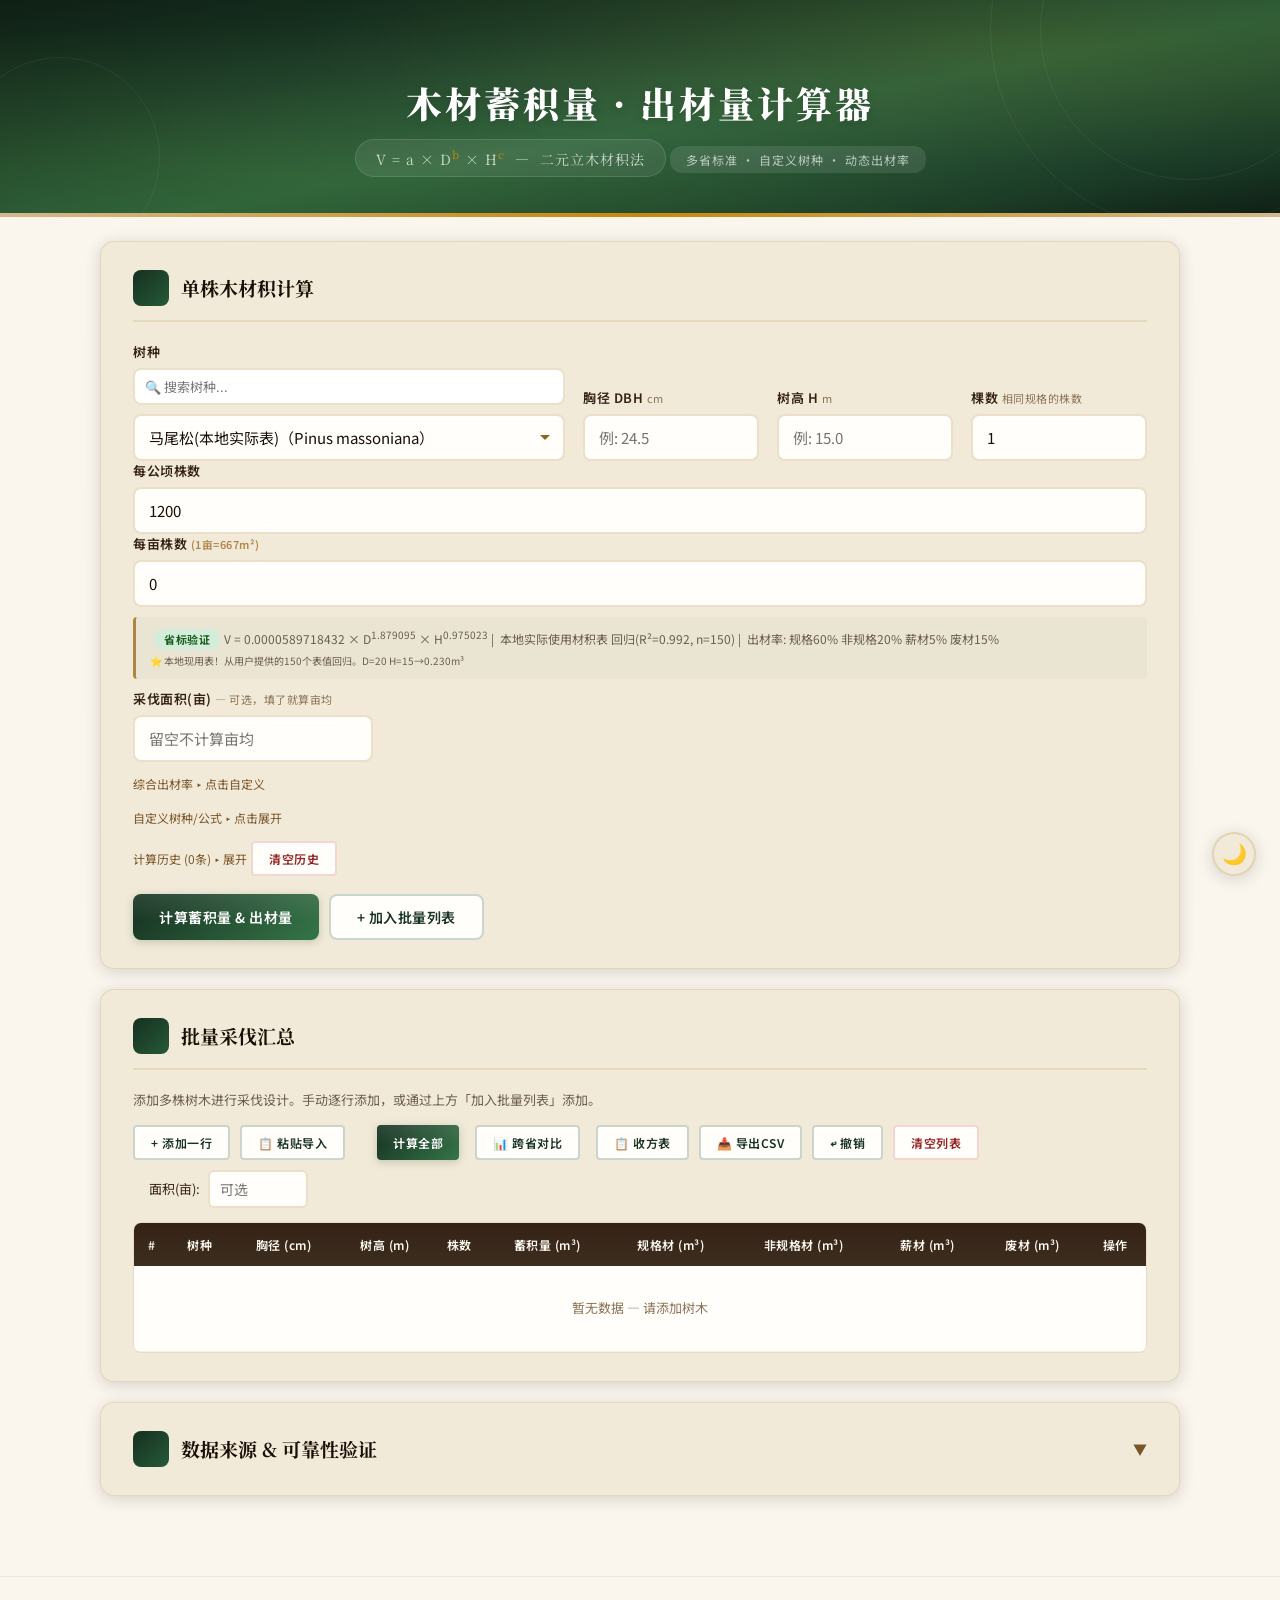
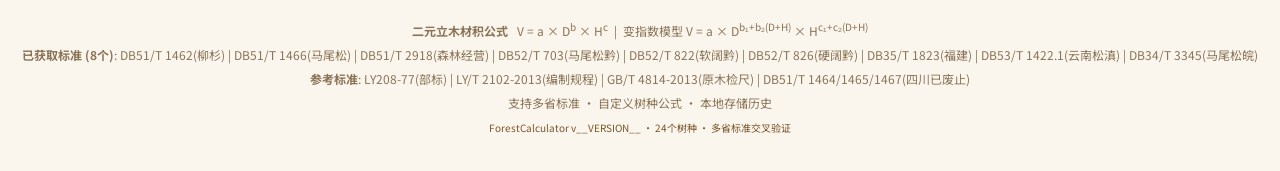
==== src/index.html @ f374eb0f "v1.5.3: 批量计算支持自定义出材率 + build.py版本令牌 + 移除死代码" ====
<!DOCTYPE html>
<html lang="zh-CN">
<head>
<meta charset="UTF-8">
<meta name="viewport" content="width=device-width, initial-scale=1.0">
<title>木材蓄积量与出材量计算器</title>
<link rel="preconnect" href="https://fonts.googleapis.com">
<link rel="preconnect" href="https://fonts.gstatic.com" crossorigin>
<link href="https://fonts.googleapis.com/css2?family=Noto+Serif+SC:wght@400;600;700;900&family=Noto+Sans+SC:wght@300;400;500;700&display=swap" rel="stylesheet">
<link rel="stylesheet" href="css/style.css">
</head>
<body>

<!-- Hero -->
<header class="hero">
  <div class="ring-decoration ring-1"></div>
  <div class="ring-decoration ring-2"></div>
  <div class="ring-decoration ring-3"></div>
  <div class="hero-content">
    <div class="logo-icon"></div>
    <h1>木材蓄积量 · 出材量计算器</h1>
    <div class="formula-display">V = a × D<sup>b</sup> × H<sup>c</sup> &nbsp;—&nbsp; 二元立木材积法</div>
    <div class="location-tag">多省标准 · 自定义树种 · 动态出材率</div>
  </div>
</header>

<div class="container">

<!-- ====== 单株计算 ====== -->
<div class="card" id="singleCard">
  <div class="card-header">
    <div class="icon"></div>
    <h2>单株木材积计算</h2>
  </div>

  <div class="calc-grid cols-4">
    <div class="form-group">
      <label>树种</label>
      <input type="text" id="speciesSearch" placeholder="🔍 搜索树种..." style="margin-bottom:4px;padding:7px 10px;border:2px solid rgba(196,165,110,0.35);border-radius:var(--radius);font-size:13px;font-family:inherit;width:100%;">
      <select id="speciesSelect" onchange="ForestCalc.onSpeciesChange()"></select>
    </div>
    <div class="form-group">
      <label>胸径 DBH <span class="hint">cm</span></label>
      <input type="number" id="dbhInput" placeholder="例: 24.5" step="0.1" min="1" max="300">
    </div>
    <div class="form-group">
      <label>树高 H <span class="hint">m</span></label>
      <input type="number" id="heightInput" placeholder="例: 15.0" step="0.1" min="1" max="100">
    </div>
    <div class="form-group">
      <label>棵数 <span class="hint">相同规格的株数</span></label>
      <input type="number" id="countInput" placeholder="1" value="1" step="1" min="1" max="99999">
    </div>
  </div>

  <div class="form-row">
    <div class="form-group">
      <label for="density">每公顷株数</label>
      <input type="number" id="density" placeholder="例如 1200" min="1" max="10000" value="1200" step="50" />
    </div>
  </div>

  <div class="form-row">
    <div class="form-group">
      <label for="densityMu">每亩株数 <small style="color:var(--wood);">(1亩=667m²)</small></label>
      <input type="number" id="densityMu" placeholder="例如 80" min="1" max="1000" value="0" step="5" />
    </div>
  </div>

  <div class="species-bar" id="speciesBar"></div>

  <div class="area-row">
    <div class="form-group area-group">
      <label>采伐面积(亩) <span class="hint">— 可选，填了就算亩均</span></label>
      <input type="number" id="areaInput" placeholder="留空不计算亩均" step="0.1" min="0.1" max="99999">
    </div>
  </div>

  <div class="yield-row" id="yieldCustom">
    <span class="yield-toggle" onclick="ForestCalc.toggleYield()">综合出材率 ▸ 点击自定义</span>
    <div class="yield-fields" id="yieldFields" style="display:none;">
      <div class="yield-inputs">
        <label>综合出材率 <input type="number" id="yTotal" placeholder="如 0.6" step="0.01" min="0" max="1" style="width:100px;"></label>
        <span style="font-size:11px;color:#8b7355;align-self:center;">填一个数即可，如 0.6 = 60%。自动按默认比例分配规格/非规格/薪材/废材</span>
      </div>
    </div>
  </div>

  <div class="yield-row">
    <span class="yield-toggle" onclick="ForestCalc.toggleCustom()">自定义树种/公式 ▸ 点击展开</span>
    <div class="yield-fields" id="customFields" style="display:none;">
      <div class="yield-inputs">
        <label>树种名称 <input type="text" id="cName" placeholder="如：自定柳杉" style="width:140px;"></label>
        <label>a <input type="number" id="cA" placeholder="a" step="0.000000000001" style="width:130px;"></label>
        <label>b <input type="number" id="cB" placeholder="b" step="0.000001"></label>
        <label>c <input type="number" id="cC" placeholder="c" step="0.000001"></label>
        <button class="btn btn-sm btn-outline" onclick="ForestCalc.saveCustom()" style="align-self:flex-end;">保存此公式</button>
      </div>
      <span style="font-size:11px;color:#8b7355;">公式 V = a × D<sup>b</sup> × H<sup>c</sup>。填 a,b,c 后优先使用。可保存到浏览器，下次使用。</span>
    </div>
  </div>

  <!-- 保存的自定义树种 -->
  <div class="yield-row" id="savedCustoms" style="display:none;">
    <span style="font-size:12px;color:var(--bark);font-weight:600;">已保存的自定义：</span>
    <span id="savedList" style="font-size:12px;"></span>
  </div>

  <!-- 计算历史 -->
  <div class="yield-row">
    <span class="yield-toggle" onclick="ForestCalc.toggleHistory()">计算历史 (<span id="histCount">0</span>条) ▸ 展开</span>
    <div id="histPanel" style="display:none;margin-top:8px;max-height:200px;overflow-y:auto;font-size:12px;"></div>
    <button class="btn btn-sm btn-danger" onclick="ForestCalc.clearHistoryUI()" style="margin-top:4px;">清空历史</button>
  </div>

  <div class="btn-row">
    <button class="btn btn-primary" onclick="ForestCalc.calcSingle()">计算蓄积量 & 出材量</button>
    <button class="btn btn-outline" onclick="ForestCalc.addToBatch()">+ 加入批量列表</button>
  </div>

  <div class="result-panel" id="singleResult"></div>
  <button class="btn btn-outline btn-sm" id="btnClearSingle" style="display:none;" onclick="ForestCalc.clearSingle()">✕ 清除结果</button>
</div>

<!-- ====== 批量计算 ====== -->
<div class="card" id="batchCard">
  <div class="card-header">
    <div class="icon"></div>
    <h2>批量采伐汇总</h2>
  </div>
  <p style="font-size:13px;color:#6b5d4f;margin-bottom:14px;">
    添加多株树木进行采伐设计。手动逐行添加，或通过上方「加入批量列表」添加。
  </p>
  <div class="toolbar">
    <button class="btn btn-outline btn-sm" onclick="ForestCalc.addRow()">+ 添加一行</button>
    <button class="btn btn-outline btn-sm" onclick="ForestCalc.toggleCSVImport()">📋 粘贴导入</button>
    <span id="batchRowCount" style="color:var(--wood);font-size:13px;margin-left:12px;"></span>
    <button class="btn btn-primary btn-sm" id="btnBatchCalc" onclick="ForestCalc.calcBatch()">计算全部</button>
    <button class="btn btn-outline btn-sm" id="btnCompare" style="margin-left:6px;" onclick="ForestCalc.showCompare()">📊 跨省对比</button>
    <button id="btnYieldTable" class="btn btn-outline btn-sm" style="margin-left:6px;" onclick="ForestCalc.showYieldTable()">📋 收方表</button>
    <button class="btn btn-outline btn-sm" onclick="ForestCalc.exportBatchCSV()">📥 导出CSV</button>
    <button class="btn btn-outline btn-sm" id="btnUndo" onclick="ForestCalc.undoBatch()" disabled>↩ 撤销</button>
    <button class="btn btn-danger btn-sm" onclick="ForestCalc.clearBatch()">清空列表</button>
    <span style="margin-left:16px;display:flex;align-items:center;gap:8px;">
      <label style="font-size:13px;color:var(--bark);white-space:nowrap;">面积(亩):</label>
      <input type="number" id="batchAreaInput" placeholder="可选" step="0.1" min="0.1" style="width:100px;padding:7px 10px;border:2px solid rgba(196,165,110,0.35);border-radius:6px;font-size:14px;font-family:inherit;">
    </span>
  </div>

  <!-- 收方表参数面板 -->
  <div id="yieldTableOptions" style="display:none;padding:12px 16px;background:rgba(196,165,110,0.05);border:1px solid rgba(196,165,110,0.15);border-radius:8px;margin-top:10px;">
    <div style="display:flex;align-items:center;gap:8px;flex-wrap:wrap;">
      <label style="font-size:13px;color:var(--bark);white-space:nowrap;">D范围:</label>
      <input type="number" id="dMinYield" value="6" min="6" max="80" step="1" style="width:58px;padding:5px 6px;border:2px solid rgba(196,165,110,0.35);border-radius:4px;font-size:13px;text-align:center;">
      <span style="font-size:13px;color:var(--bark);">~</span>
      <input type="number" id="dMaxYield" value="40" min="6" max="80" step="1" style="width:58px;padding:5px 6px;border:2px solid rgba(196,165,110,0.35);border-radius:4px;font-size:13px;text-align:center;">
      <span style="font-size:13px;color:var(--bark);">cm</span>
      <label style="font-size:13px;color:var(--bark);white-space:nowrap;margin-left:8px;">步长:</label>
      <input type="number" id="stepYield" value="2" min="1" max="10" step="1" style="width:48px;padding:5px 6px;border:2px solid rgba(196,165,110,0.35);border-radius:4px;font-size:13px;text-align:center;">
      <span style="font-size:13px;color:var(--bark);">cm</span>
      <button class="btn btn-primary btn-sm" onclick="ForestCalc.showYieldTable()" style="margin-left:8px;">生成收方表</button>
    </div>
  </div>

  <!-- CSV 粘贴导入面板 -->
  <div id="csvImportPanel" style="display:none;padding:14px 16px;background:rgba(196,165,110,0.05);border:1px solid rgba(196,165,110,0.15);border-radius:8px;margin-top:10px;">
    <p style="font-size:12px;color:var(--wood-dark);margin-bottom:8px;">粘贴 CSV 数据（格式：胸径,树高,株数 或 胸径,树高），每行一条记录。以 # 开头的行为注释。</p>
    <textarea id="csvTextarea" rows="6" style="width:100%;padding:10px;border:2px solid rgba(196,165,110,0.35);border-radius:6px;font-size:13px;font-family:monospace;resize:vertical;"></textarea>
    <div style="margin-top:8px;display:flex;gap:8px;">
      <button class="btn btn-primary btn-sm" onclick="ForestCalc.importCSV()">解析导入</button>
      <button class="btn btn-outline btn-sm" onclick="document.getElementById('csvImportPanel').style.display='none'">取消</button>
    </div>
  </div>

  <div class="table-wrap">
    <table>
      <thead>
        <tr>
          <th>#</th><th>树种</th><th>胸径 (cm)</th><th>树高 (m)</th>
          <th style="width:52px;">株数</th>
          <th>蓄积量 (m³)</th><th>规格材 (m³)</th><th>非规格材 (m³)</th>
          <th>薪材 (m³)</th><th>废材 (m³)</th><th>操作</th>
        </tr>
      </thead>
      <tbody id="batchBody">
        <tr><td colspan="11" style="padding:32px;color:#8b7355;">暂无数据 — 请添加树木</td></tr>
      </tbody>
      <tbody id="batchSummary" style="display:none;"></tbody>
    </table>
  </div>
  <div id="comparePanel"></div>
  <div id="yieldTablePanel"></div>
</div>

<!-- ====== 数据来源 ====== -->
<div class="card">
  <div class="collapsible-header" id="dataHeader" onclick="ForestCalc.toggleData(this)">
    <div class="card-header" style="border:none;margin:0;padding:0;">
      <div class="icon"></div>
      <h2>数据来源 & 可靠性验证</h2>
    </div>
    <span class="arrow">▼</span>
  </div>
  <div class="collapsible-content" id="dataPanel"></div>
</div>

</div>

<footer class="footer">
  <span class="tree-divider">   </span>
  <strong>二元立木材积公式</strong> &nbsp; V = a × D<sup>b</sup> × H<sup>c</sup> &nbsp;|&nbsp; 变指数模型 V = a × D<sup>b₁+b₂(D+H)</sup> × H<sup>c₁+c₂(D+H)</sup><br>
  <strong>已获取标准 (8个)</strong>: DB51/T 1462(柳杉) | DB51/T 1466(马尾松) | DB51/T 2918(森林经营) | DB52/T 703(马尾松黔) | DB52/T 822(软阔黔) | DB52/T 826(硬阔黔) | DB35/T 1823(福建) | DB53/T 1422.1(云南松滇) | DB34/T 3345(马尾松皖)<br>
  <strong>参考标准</strong>: LY208-77(部标) | LY/T 2102-2013(编制规程) | GB/T 4814-2013(原木检尺) | DB51/T 1464/1465/1467(四川已废止)<br>
  支持多省标准 · 自定义树种公式 · 本地存储历史
<br><small style="color:var(--wood-dark);">ForestCalculator v__VERSION__ · 24个树种 · 多省标准交叉验证</small>
</footer>

<!-- JS 依赖顺序: species-db → storage → calculator → ui → app -->
<script src="js/species-db.js"></script>
<script src="js/storage.js"></script>
<script src="js/calculator.js"></script>
<script src="js/ui.js"></script>
<script src="js/app.js"></script>

<button class="theme-toggle" id="themeToggle" title="切换暗色/亮色主题" onclick="ForestCalc.toggleTheme()">🌙</button>

<!-- Toast 通知容器 -->
<div id="toastContainer"></div>

<!-- Confirm 模态框 -->
<div class="confirm-overlay" id="confirmOverlay" style="display:none;">
  <div class="confirm-dialog">
    <div class="confirm-body" id="confirmMessage"></div>
    <div class="confirm-actions">
      <button class="btn btn-outline btn-sm" id="confirmNo">取消</button>
      <button class="btn btn-primary btn-sm" id="confirmYes">确定</button>
    </div>
  </div>
</div>

</body>
</html>
---- src/css/style.css ----
/* ========== 木材蓄积量与出材量计算器 — 全部样式 ========== */

:root {
  --cream: #faf6ee;
  --parchment: #f2ead8;
  --wood-light: #d4b88c;
  --wood: #b08548;
  --wood-dark: #7a5528;
  --bark: #342215;
  --bark-deep: #1a0f06;
  --pine: #163020;
  --pine-light: #265a38;
  --moss: #3d5a2e;
  --leaf: #4e7a35;
  --amber: #c8880a;
  --gold: #e0a410;
  --sunset: #b8621e;
  --danger: #941e1e;
  --info: #1e4a6a;
  --radius-sm: 4px;
  --radius: 8px;
  --radius-lg: 14px;
  --shadow-sm: 0 1px 4px rgba(26,15,6,0.12);
  --shadow: 0 3px 16px rgba(26,15,6,0.16);
  --shadow-lg: 0 8px 36px rgba(26,15,6,0.2);
}

/* Dark mode variables */
body.dark {
  --cream: #1a1a1a;
  --parchment: #252525;
  --wood-light: #5a3d28;
  --wood: #8b6914;
  --wood-dark: #a07828;
  --bark: #ddd8d0;
  --bark-deep: #f0ece5;
  --pine: #2d8a4e;
  --pine-light: #3da060;
  --moss: #4a7a3a;
  --leaf: #5e9a45;
}

body.dark select,
body.dark input[type="number"] {
  background: #2a2a2a;
  color: #ddd8d0;
  border-color: rgba(196,165,110,0.2);
}

body.dark .card {
  border-color: rgba(196,165,110,0.15);
}

body.dark .species-bar {
  background: rgba(45,138,78,0.08);
}

body.dark .btn-outline {
  background: #2a2a2a;
}

body.dark .btn-danger {
  background: #2a2a2a;
}

/* Theme toggle button */
.theme-toggle {
  position: fixed;
  bottom: 24px;
  right: 24px;
  z-index: 100;
  width: 44px;
  height: 44px;
  border-radius: 50%;
  border: 2px solid rgba(196,165,110,0.35);
  background: var(--parchment);
  color: var(--bark);
  cursor: pointer;
  font-size: 20px;
  line-height: 40px;
  text-align: center;
  box-shadow: var(--shadow);
  transition: all 0.3s;
  user-select: none;
}
.theme-toggle:hover {
  transform: scale(1.1);
  box-shadow: var(--shadow-lg);
}

* { margin: 0; padding: 0; box-sizing: border-box; }

body {
  background: var(--cream);
  color: var(--bark);
  font-family: "Noto Sans SC", "Microsoft YaHei", sans-serif;
  line-height: 1.6;
  min-height: 100vh;
  position: relative;
}

/* Subtle wood-grain texture overlay */
body::before {
  content: '';
  position: fixed;
  inset: 0;
  pointer-events: none;
  z-index: 0;
  opacity: 0.03;
  background:
    repeating-linear-gradient(2deg, transparent, transparent 3px, rgba(139,105,20,0.1) 3px, rgba(139,105,20,0.1) 4px),
    repeating-linear-gradient(87deg, transparent, transparent 7px, rgba(74,55,40,0.06) 7px, rgba(74,55,40,0.06) 8px);
}

/* Hero header */
.hero {
  position: relative;
  z-index: 1;
  background: linear-gradient(170deg, #0f1f14 0%, #1a3a26 30%, #265a38 55%, #1a3a26 85%, #0f1f14 100%);
  color: #fff;
  padding: 48px 0 40px;
  text-align: center;
  overflow: hidden;
}
.hero::before {
  content: '';
  position: absolute;
  inset: 0;
  background:
    radial-gradient(ellipse at 20% 80%, rgba(124,179,66,0.15) 0%, transparent 60%),
    radial-gradient(ellipse at 80% 20%, rgba(230,168,23,0.1) 0%, transparent 50%),
    radial-gradient(ellipse at 50% 50%, rgba(255,255,255,0.03) 0%, transparent 70%);
}
.hero::after {
  content: '';
  position: absolute;
  bottom: 0;
  left: 0;
  right: 0;
  height: 4px;
  background: linear-gradient(90deg, var(--wood-light), var(--amber), var(--wood-light));
}
.hero-content { position: relative; z-index: 1; }

/* Tree ring decorative element */
.ring-decoration {
  position: absolute;
  border-radius: 50%;
  border: 1px solid rgba(255,255,255,0.06);
  pointer-events: none;
}
.ring-1 { width: 300px; height: 300px; top: -120px; right: -60px; }
.ring-2 { width: 400px; height: 400px; top: -170px; right: -110px; }
.ring-3 { width: 200px; height: 200px; bottom: -40px; left: -40px; }

.logo-icon {
  display: inline-block;
  font-size: 48px;
  margin-bottom: 4px;
  filter: drop-shadow(0 2px 4px rgba(0,0,0,0.2));
}
.hero h1 {
  font-family: "Noto Serif SC", "SimSun", serif;
  font-size: 36px;
  font-weight: 900;
  letter-spacing: 3px;
  text-shadow: 0 2px 8px rgba(0,0,0,0.15);
}
.hero .formula-display {
  display: inline-block;
  background: rgba(255,255,255,0.08);
  border: 1px solid rgba(255,255,255,0.12);
  border-radius: 20px;
  padding: 6px 20px;
  font-family: "Noto Serif SC", serif;
  font-size: 14px;
  letter-spacing: 1px;
  margin-top: 8px;
  color: rgba(255,255,255,0.75);
}
.hero .formula-display sup { font-size: 11px; color: var(--amber); }
.hero .location-tag {
  display: inline-block;
  background: rgba(255,255,255,0.1);
  border-radius: 12px;
  padding: 4px 16px;
  font-size: 12px;
  margin-top: 8px;
  letter-spacing: 1px;
  color: rgba(255,255,255,0.65);
}

.container {
  max-width: 1120px;
  margin: 0 auto;
  padding: 24px 20px 40px;
  position: relative;
  z-index: 1;
}

/* Cards */
.card {
  background: var(--parchment);
  border: 1px solid rgba(196,165,110,0.3);
  border-radius: var(--radius-lg);
  padding: 28px 32px;
  margin-bottom: 20px;
  box-shadow: var(--shadow);
  position: relative;
  transition: box-shadow 0.3s;
}
.card:hover { box-shadow: var(--shadow-lg); }

.card-header {
  display: flex;
  align-items: center;
  gap: 12px;
  margin-bottom: 20px;
  padding-bottom: 14px;
  border-bottom: 2px solid rgba(196,165,110,0.25);
}
.card-header .icon {
  width: 36px; height: 36px;
  background: linear-gradient(135deg, var(--pine), var(--pine-light));
  border-radius: 8px;
  display: flex; align-items: center; justify-content: center;
  font-size: 18px;
}
.card-header h2 {
  font-family: "Noto Serif SC", serif;
  font-size: 19px;
  color: var(--bark-deep);
  font-weight: 700;
}

/* Form grid */
.calc-grid {
  display: grid;
  grid-template-columns: 1fr 1fr 1fr;
  gap: 18px;
  align-items: end;
}
.calc-grid.cols-4 { grid-template-columns: 1fr 1fr 1fr 1fr; }
@media (max-width: 900px) { .calc-grid.cols-4 { grid-template-columns: 1fr 1fr; } }
@media (max-width: 700px) { .calc-grid { grid-template-columns: 1fr 1fr; } }
@media (max-width: 450px) { .calc-grid, .calc-grid.cols-4 { grid-template-columns: 1fr; } }

.area-row { margin-top: 10px; }
.area-group { max-width: 240px; }

.yield-row { margin-top: 8px; }
.yield-toggle { font-size: 12px; color: var(--wood-dark); cursor: pointer; user-select: none; }
.yield-toggle:hover { color: var(--pine); }
.yield-fields { margin-top: 8px; padding: 12px; background: rgba(196,165,110,0.06); border-radius: var(--radius-sm); }
.yield-inputs { display: flex; gap: 12px; flex-wrap: wrap; }
.yield-inputs label { font-size: 13px; color: var(--bark); font-weight: 500; }
.yield-inputs input { width: 80px; padding: 6px 8px; border: 2px solid rgba(196,165,110,0.35); border-radius: 4px; font-size: 13px; font-family: inherit; text-align: center; }

.form-group { display: flex; flex-direction: column; gap: 5px; }
.form-group label {
  font-size: 13px;
  font-weight: 600;
  color: var(--bark);
  letter-spacing: 0.5px;
}
.form-group label .hint {
  font-weight: 400;
  color: #8b7355;
  font-size: 11px;
}
select, input[type="number"] {
  padding: 11px 14px;
  border: 2px solid rgba(196,165,110,0.35);
  border-radius: var(--radius);
  font-size: 15px;
  font-family: inherit;
  background: #fffefb;
  color: var(--bark-deep);
  transition: all 0.2s;
  outline: none;
}
select:focus, input:focus {
  border-color: var(--pine);
  box-shadow: 0 0 0 4px rgba(45,90,63,0.08);
}
select {
  cursor: pointer;
  appearance: none;
  background-image: url("data:image/svg+xml,%3Csvg xmlns='http://www.w3.org/2000/svg' width='12' height='12' viewBox='0 0 12 12'%3E%3Cpath d='M6 8L1 3h10z' fill='%238b6914'/%3E%3C/svg%3E");
  background-repeat: no-repeat;
  background-position: right 12px center;
  padding-right: 36px;
}

/* Buttons */
.btn-row { display: flex; gap: 10px; margin-top: 18px; flex-wrap: wrap; }

.btn {
  padding: 11px 26px;
  font-size: 14px;
  font-weight: 600;
  border: none;
  border-radius: var(--radius);
  cursor: pointer;
  font-family: inherit;
  letter-spacing: 0.5px;
  transition: all 0.25s;
  position: relative;
  overflow: hidden;
}
.btn::after {
  content: '';
  position: absolute;
  inset: 0;
  background: linear-gradient(180deg, rgba(255,255,255,0.1) 0%, transparent 60%);
  pointer-events: none;
}
.btn-primary {
  background: linear-gradient(135deg, var(--pine), #357548);
  color: #fff;
  box-shadow: 0 2px 8px rgba(45,90,63,0.25);
}
.btn-primary:hover {
  transform: translateY(-1px);
  box-shadow: 0 4px 16px rgba(45,90,63,0.35);
}
.btn-outline {
  background: #fffefb;
  color: var(--pine);
  border: 2px solid rgba(45,90,63,0.25);
}
.btn-outline:hover { background: #f0f5f1; border-color: var(--pine); }
.btn-danger {
  background: #fffefb;
  color: var(--danger);
  border: 2px solid rgba(192,57,43,0.2);
}
.btn-danger:hover { background: #fef5f5; border-color: var(--danger); }
.btn-sm { padding: 7px 16px; font-size: 12px; border-radius: var(--radius-sm); }

/* Species info bar */
.species-bar {
  margin-top: 10px;
  padding: 10px 14px;
  background: rgba(45,90,63,0.04);
  border-radius: var(--radius-sm);
  font-size: 12px;
  color: #6b5d4f;
  border-left: 3px solid var(--wood);
}
.species-bar .badge {
  display: inline-block;
  padding: 2px 10px;
  border-radius: 10px;
  font-size: 11px;
  font-weight: 700;
  letter-spacing: 0.5px;
  margin: 0 4px;
}
.badge-high { background: #d4edda; color: #1b5e20; }
.badge-medium { background: #fff3cd; color: #856404; }
.badge-low { background: #fce4e4; color: #a71d2a; }
.badge-est { background: #f5f5f5; color: #666; }

/* Results */
.result-panel {
  display: none;
  margin-top: 20px;
  animation: fadeSlide 0.4s ease;
}
@keyframes fadeSlide {
  from { opacity: 0; transform: translateY(8px); }
  to { opacity: 1; transform: translateY(0); }
}
.result-panel.show { display: block; }

.volume-hero {
  text-align: center;
  padding: 24px;
  background: linear-gradient(135deg, rgba(45,90,63,0.06), rgba(124,179,66,0.06));
  border-radius: var(--radius-lg);
  border: 2px dashed rgba(45,90,63,0.15);
  margin-bottom: 16px;
}
.volume-hero .volume-number {
  font-family: "Noto Serif SC", serif;
  font-size: 48px;
  font-weight: 900;
  color: var(--pine);
  line-height: 1;
}
.volume-hero .volume-unit { font-size: 16px; color: #6b5d4f; }

.area-hero {
  text-align: center;
  padding: 18px;
  background: linear-gradient(135deg, rgba(212,132,58,0.06), rgba(230,168,23,0.06));
  border-radius: var(--radius);
  border: 2px dashed rgba(212,132,58,0.25);
  margin-bottom: 14px;
}
.area-title { font-size: 14px; font-weight: 700; color: var(--sunset); margin-bottom: 10px; }
.area-grid { display: grid; grid-template-columns: repeat(auto-fit, minmax(160px, 1fr)); gap: 10px; }
.area-stat { font-size: 13px; color: var(--bark); }
.area-stat .big { font-size: 24px; font-weight: 700; color: var(--sunset); display: block; }

.yield-grid {
  display: grid;
  grid-template-columns: repeat(auto-fit, minmax(150px, 1fr));
  gap: 12px;
}
.yield-item {
  background: #fffefb;
  border: 1px solid rgba(196,165,110,0.25);
  border-radius: var(--radius);
  padding: 16px;
  text-align: center;
  transition: transform 0.2s;
}
.yield-item:hover { transform: translateY(-2px); }
.yield-item .yield-val { font-size: 22px; font-weight: 700; color: var(--bark-deep); }
.yield-item .yield-label { font-size: 11px; color: #8b7355; margin-top: 2px; }
.yield-item.economic {
  border: 2px solid var(--pine);
  background: rgba(45,90,63,0.04);
}
.yield-item.economic .yield-val { color: var(--pine); font-size: 26px; }

/* Table */
.table-wrap { overflow-x: auto; border-radius: var(--radius); border: 1px solid rgba(196,165,110,0.2); }
table { width: 100%; border-collapse: collapse; font-size: 13px; }
thead th {
  background: linear-gradient(180deg, var(--bark), #3d2e20);
  color: #fdf8f0;
  padding: 12px 8px;
  font-weight: 600;
  letter-spacing: 0.5px;
  font-size: 12px;
}
tbody td {
  padding: 9px 8px;
  text-align: center;
  border-bottom: 1px solid rgba(196,165,110,0.15);
  background: #fffefb;
}
tbody tr:hover td { background: #fcf8f0; }
tbody input, tbody select {
  width: 100%;
  padding: 7px 8px;
  border: 1px solid rgba(196,165,110,0.3);
  border-radius: 4px;
  font-size: 13px;
  font-family: inherit;
  text-align: center;
  background: #fffefb;
}
.summary-row td {
  font-weight: 700;
  background: linear-gradient(180deg, #e8e0d0, #e0d8c4) !important;
  border-top: 3px solid var(--wood-dark);
  font-size: 14px;
}

.toolbar { display: flex; gap: 10px; margin-bottom: 14px; flex-wrap: wrap; }

/* Collapsible */
.collapsible-header {
  cursor: pointer;
  display: flex;
  justify-content: space-between;
  align-items: center;
}
.collapsible-header .arrow {
  transition: transform 0.3s;
  font-size: 14px;
  color: var(--wood-dark);
}
.collapsible-header.open .arrow { transform: rotate(180deg); }
.collapsible-content { display: none; margin-top: 14px; }
.collapsible-content.open { display: block; }

/* Callouts */
.callout {
  padding: 14px 18px;
  border-radius: var(--radius);
  margin: 12px 0;
  font-size: 13px;
  line-height: 1.7;
}
.callout-warn {
  background: #fffdf5;
  border: 1px solid rgba(230,168,23,0.25);
  border-left: 4px solid var(--amber);
}
.callout-info {
  background: #f5f9fc;
  border: 1px solid rgba(58,107,140,0.2);
  border-left: 4px solid var(--info);
}
.callout-danger {
  background: #fef9f9;
  border: 1px solid rgba(192,57,43,0.2);
  border-left: 4px solid var(--danger);
}

/* Data source table */
.src-table { font-size: 12px; }
.src-table th { background: var(--bark); font-size: 11px; }
.src-table .confidence-dot {
  display: inline-block;
  width: 8px; height: 8px;
  border-radius: 50%;
  margin-right: 4px;
}
.conf-high { background: #2e7d32; box-shadow: 0 0 6px rgba(46,125,50,0.4); }
.conf-medium { background: #f9a825; box-shadow: 0 0 6px rgba(249,168,37,0.4); }
.conf-low { background: #c62828; box-shadow: 0 0 6px rgba(198,40,40,0.4); }

/* Footer */
.footer {
  text-align: center;
  padding: 32px 20px;
  color: #8b7355;
  font-size: 12px;
  line-height: 2;
  border-top: 1px solid rgba(196,165,110,0.2);
  margin-top: 20px;
}
.footer .tree-divider {
  display: block;
  font-size: 20px;
  letter-spacing: 8px;
  opacity: 0.4;
  margin-bottom: 8px;
}

/* Responsive */
@media (max-width: 640px) {
  .card { padding: 18px 16px; }
  .hero h1 { font-size: 26px; }
  .volume-hero .volume-number { font-size: 36px; }
}

/* ========== Toast 通知 ========== */
#toastContainer {
  position: fixed; top: 20px; left: 50%; transform: translateX(-50%);
  z-index: 9999; display: flex; flex-direction: column; gap: 8px;
  pointer-events: none;
}
.toast {
  padding: 10px 22px; border-radius: 8px; font-size: 14px; font-family: inherit;
  color: var(--bark); max-width: 420px; text-align: center;
  backdrop-filter: blur(12px); -webkit-backdrop-filter: blur(12px);
  background: rgba(250,246,238,0.92); box-shadow: var(--shadow);
  border-left: 4px solid var(--wood); opacity: 0; transform: translateY(-12px);
  transition: opacity 0.3s, transform 0.3s; pointer-events: auto;
}
.toast.show { opacity: 1; transform: translateY(0); }
.toast-info  { border-left-color: var(--info); }
.toast-warn  { border-left-color: var(--amber); background: rgba(255,248,230,0.94); }
.toast-error { border-left-color: var(--danger); background: rgba(255,240,240,0.94); }
.toast-success { border-left-color: var(--pine); background: rgba(240,250,240,0.94); }

/* Dark mode toast */
body.dark .toast { background: rgba(20,20,20,0.92); color: #ddd8d0; }
body.dark .toast-warn { background: rgba(40,30,10,0.94); }
body.dark .toast-error { background: rgba(40,15,15,0.94); }
body.dark .toast-success { background: rgba(15,35,15,0.94); }

/* ========== Confirm 模态框 ========== */
.confirm-overlay {
  position: fixed; inset: 0; z-index: 10000;
  background: rgba(0,0,0,0.5); display: flex; align-items: center; justify-content: center;
}
.confirm-dialog {
  background: var(--cream); border-radius: var(--radius-lg); padding: 24px 28px;
  min-width: 320px; max-width: 460px; box-shadow: var(--shadow-lg);
}
.confirm-body {
  font-size: 15px; color: var(--bark); margin-bottom: 18px; line-height: 1.5;
}
.confirm-actions { display: flex; justify-content: flex-end; gap: 10px; }
body.dark .confirm-dialog { background: #252525; }
body.dark .confirm-body { color: #ddd8d0; }

/* ========== Print Styles ========== */
@media print {
  body {
    background: #fff !important;
    color: #1a1a1a !important;
    font-size: 11pt;
  }

  /* Hide interactive UI elements */
  .hero, .navbar, .calc-grid, .btn, .btn-row, .theme-toggle,
  footer, .result-card, .batch-actions, .toolbar, .form-group,
  .form-row, .area-row, .yield-row, .species-bar, .card-header .icon,
  #yieldTableOptions, #singleCard, .collapsible-header,
  .ring-decoration, .logo-icon, .formula-display, .location-tag,
  #btnBatchCalc, #btnCompare, #btnYieldTable {
    display: none !important;
  }

  /* Show yield table and compare panel */
  #yieldTablePanel, #comparePanel, #batchCard {
    display: block !important;
    visibility: visible !important;
  }

  #batchCard, .card {
    border: none !important;
    background: #fff !important;
    box-shadow: none !important;
    padding: 0 !important;
    margin: 0 0 16px 0 !important;
    page-break-inside: avoid;
  }

  .card-header {
    border-bottom: 1px solid #999 !important;
    padding-bottom: 6px !important;
    margin-bottom: 8px !important;
  }

  .card-header h2 {
    font-size: 14pt !important;
    color: #000 !important;
  }

  table {
    border-collapse: collapse !important;
    width: 100% !important;
    font-size: 11px !important;
    color: #000 !important;
  }

  th {
    background: #eee !important;
    color: #000 !important;
    border-bottom: 2px solid #999 !important;
    padding: 3px 4px !important;
  }

  td {
    padding: 2px 4px !important;
    border-bottom: 1px solid #ddd !important;
  }

  @page {
    size: A4 portrait;
    margin: 10mm;
  }
}
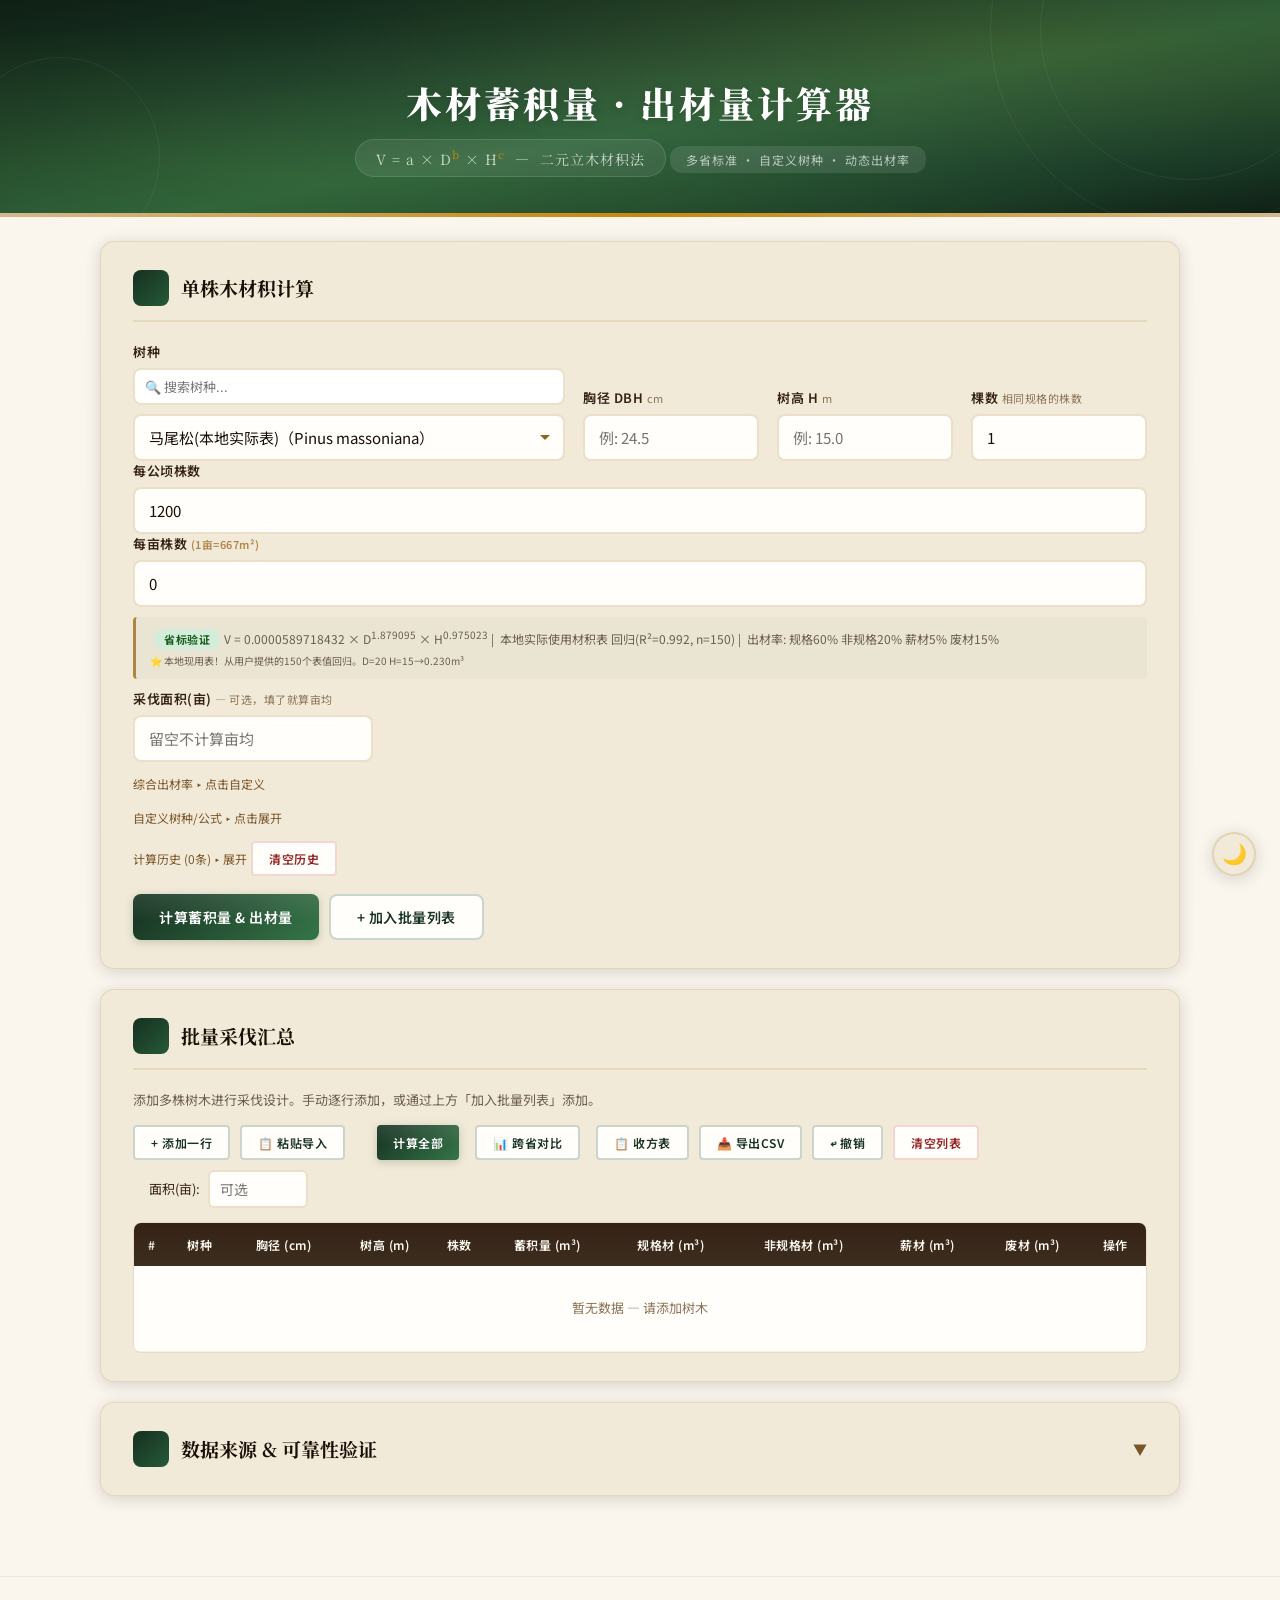
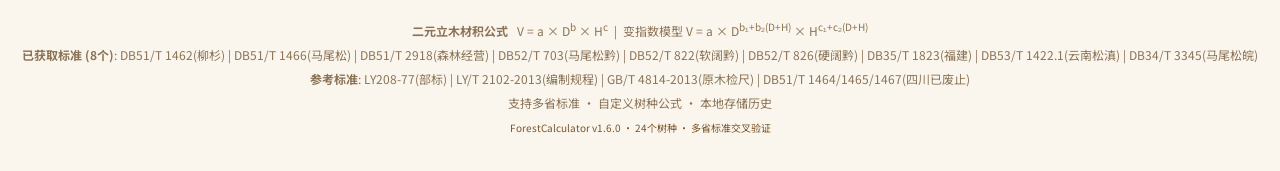
==== commit c978914a: "v1.6.0: 撤销栈补全、Toast关闭、键盘确认、边界校验、CSV上限、收方表标注" ====
--- a/src/index.html
+++ b/src/index.html
@@ -212,7 +212,7 @@
   <strong>已获取标准 (8个)</strong>: DB51/T 1462(柳杉) | DB51/T 1466(马尾松) | DB51/T 2918(森林经营) | DB52/T 703(马尾松黔) | DB52/T 822(软阔黔) | DB52/T 826(硬阔黔) | DB35/T 1823(福建) | DB53/T 1422.1(云南松滇) | DB34/T 3345(马尾松皖)<br>
   <strong>参考标准</strong>: LY208-77(部标) | LY/T 2102-2013(编制规程) | GB/T 4814-2013(原木检尺) | DB51/T 1464/1465/1467(四川已废止)<br>
   支持多省标准 · 自定义树种公式 · 本地存储历史
-<br><small style="color:var(--wood-dark);">ForestCalculator v__VERSION__ · 24个树种 · 多省标准交叉验证</small>
+<br><small style="color:var(--wood-dark);">ForestCalculator v1.6.0 · 24个树种 · 多省标准交叉验证</small>
 </footer>
 
 <!-- JS 依赖顺序: species-db → storage → calculator → ui → app -->
--- a/src/css/style.css
+++ b/src/css/style.css
@@ -63,6 +63,21 @@
   background: #2a2a2a;
 }
 
+body.dark .yield-item { background: #1e1e1e; }
+body.dark tbody td { background: #1e1e1e; }
+body.dark tbody tr:hover td { background: #2a2a2a; }
+body.dark .callout-warn { background: #2a2518; }
+body.dark .callout-info { background: #18222a; }
+body.dark .badge-high { background: #1a3a1f; color: #4a9a5a; }
+body.dark .badge-medium { background: #3a2e10; color: #d4a02c; }
+body.dark .badge-low { background: #3a1518; color: #e0554b; }
+body.dark .volume-hero { background: linear-gradient(135deg, rgba(80,140,100,0.12), rgba(124,179,66,0.06)); }
+body.dark .area-hero { background: linear-gradient(135deg, rgba(220,150,80,0.12), rgba(230,168,23,0.06)); }
+body.dark thead th { background: linear-gradient(180deg, var(--bark), #1a1a1a); }
+body.dark .species-bar { color: #b0a090; }
+body.dark .yield-item .yield-label { color: #b0a090; }
+body.dark .footer { color: #b0a090; }
+
 /* Theme toggle button */
 .theme-toggle {
   position: fixed;
@@ -554,8 +569,16 @@
   background: rgba(250,246,238,0.92); box-shadow: var(--shadow);
   border-left: 4px solid var(--wood); opacity: 0; transform: translateY(-12px);
   transition: opacity 0.3s, transform 0.3s; pointer-events: auto;
+  position: relative;
 }
 .toast.show { opacity: 1; transform: translateY(0); }
+.toast-close {
+  position: absolute; top: 2px; right: 6px;
+  background: transparent; border: none;
+  color: inherit; font-size: 18px; line-height: 1;
+  cursor: pointer; opacity: 0.5; padding: 0 4px;
+}
+.toast-close:hover { opacity: 1; }
 .toast-info  { border-left-color: var(--info); }
 .toast-warn  { border-left-color: var(--amber); background: rgba(255,248,230,0.94); }
 .toast-error { border-left-color: var(--danger); background: rgba(255,240,240,0.94); }
@@ -582,6 +605,10 @@
 .confirm-actions { display: flex; justify-content: flex-end; gap: 10px; }
 body.dark .confirm-dialog { background: #252525; }
 body.dark .confirm-body { color: #ddd8d0; }
+body.dark .summary-row td {
+  background: linear-gradient(180deg, #3a3528, #322e20) !important;
+  border-top-color: var(--wood-dark);
+}
 
 /* ========== Print Styles ========== */
 @media print {
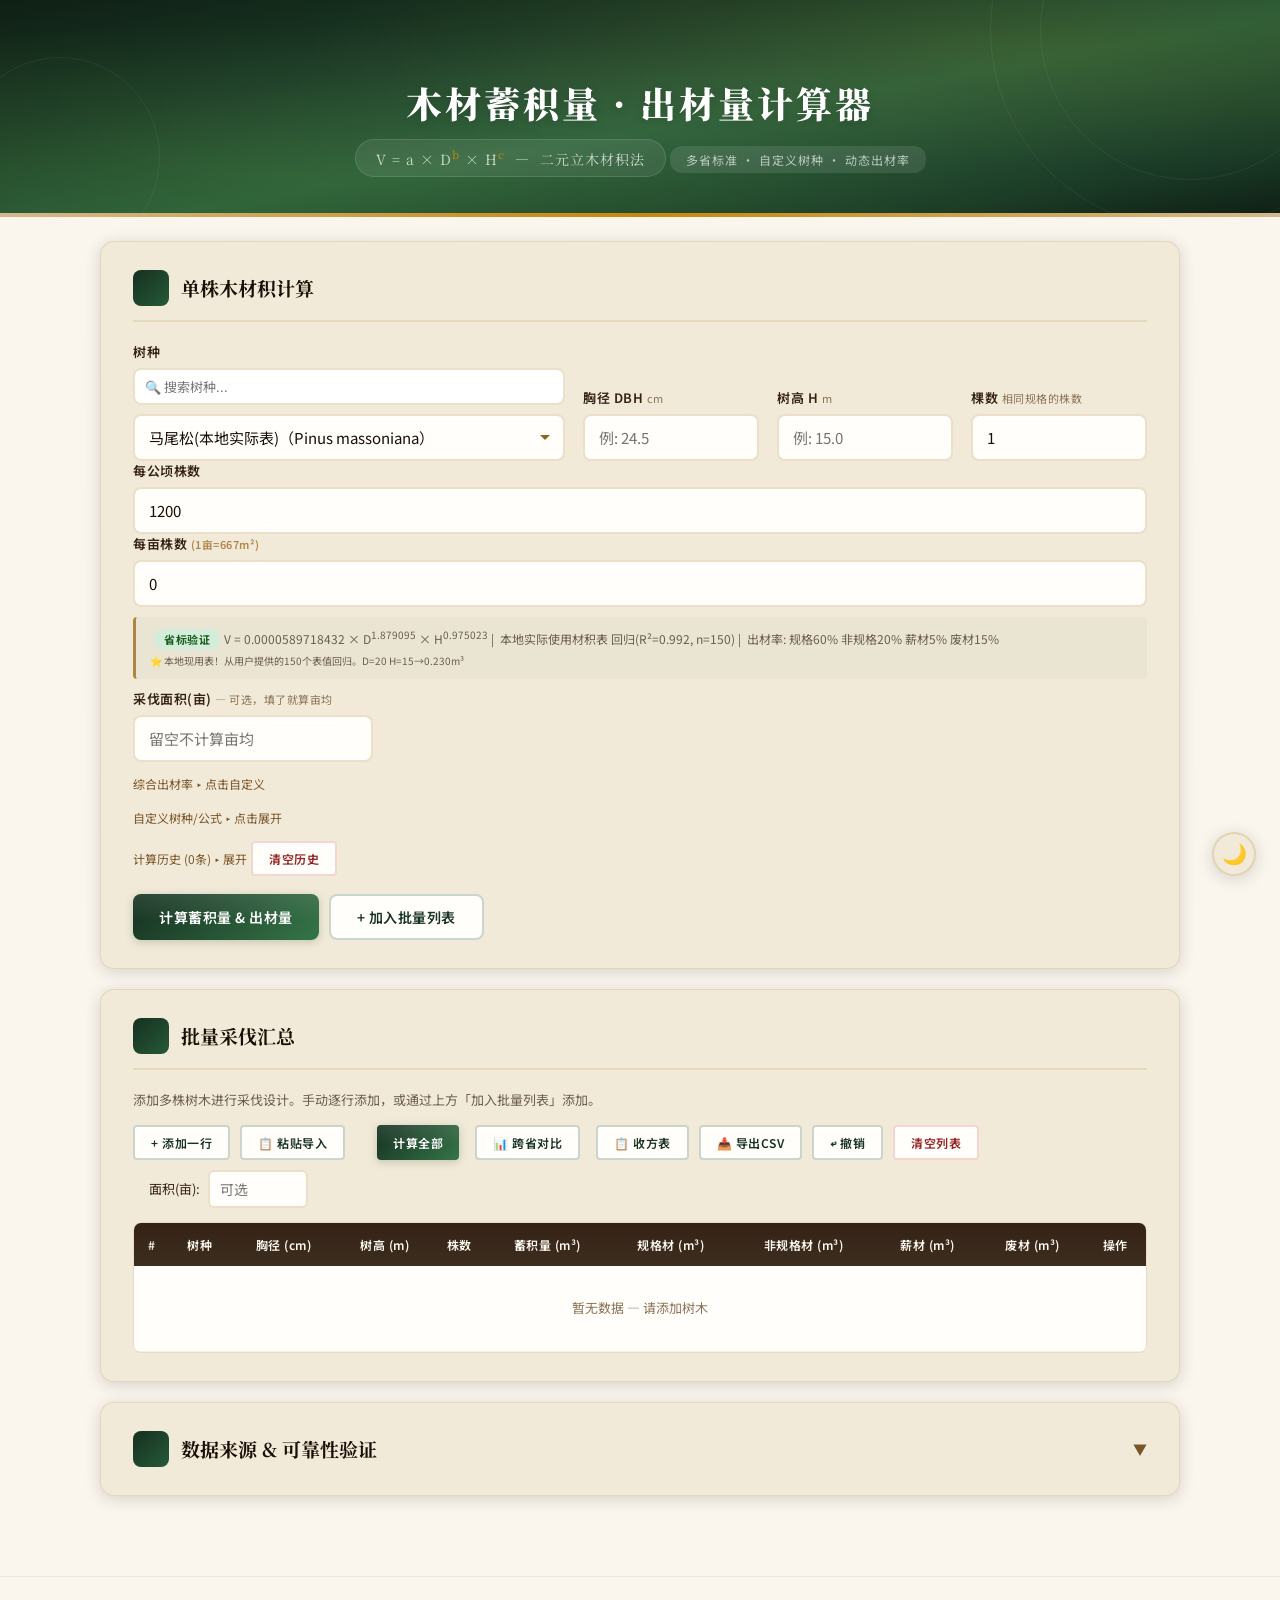
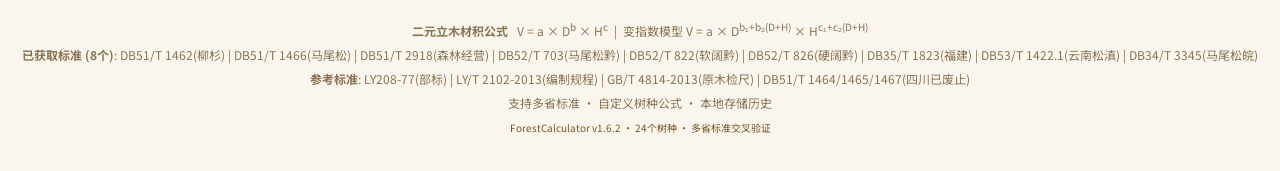
==== commit 56405254: "v1.6.2: CI workflow fix, parseFloat NaN fallback, theme storage exception handling" ====
--- a/src/index.html
+++ b/src/index.html
@@ -212,7 +212,7 @@
   <strong>已获取标准 (8个)</strong>: DB51/T 1462(柳杉) | DB51/T 1466(马尾松) | DB51/T 2918(森林经营) | DB52/T 703(马尾松黔) | DB52/T 822(软阔黔) | DB52/T 826(硬阔黔) | DB35/T 1823(福建) | DB53/T 1422.1(云南松滇) | DB34/T 3345(马尾松皖)<br>
   <strong>参考标准</strong>: LY208-77(部标) | LY/T 2102-2013(编制规程) | GB/T 4814-2013(原木检尺) | DB51/T 1464/1465/1467(四川已废止)<br>
   支持多省标准 · 自定义树种公式 · 本地存储历史
-<br><small style="color:var(--wood-dark);">ForestCalculator v1.6.0 · 24个树种 · 多省标准交叉验证</small>
+<br><small style="color:var(--wood-dark);">ForestCalculator v1.6.2 · 24个树种 · 多省标准交叉验证</small>
 </footer>
 
 <!-- JS 依赖顺序: species-db → storage → calculator → ui → app -->
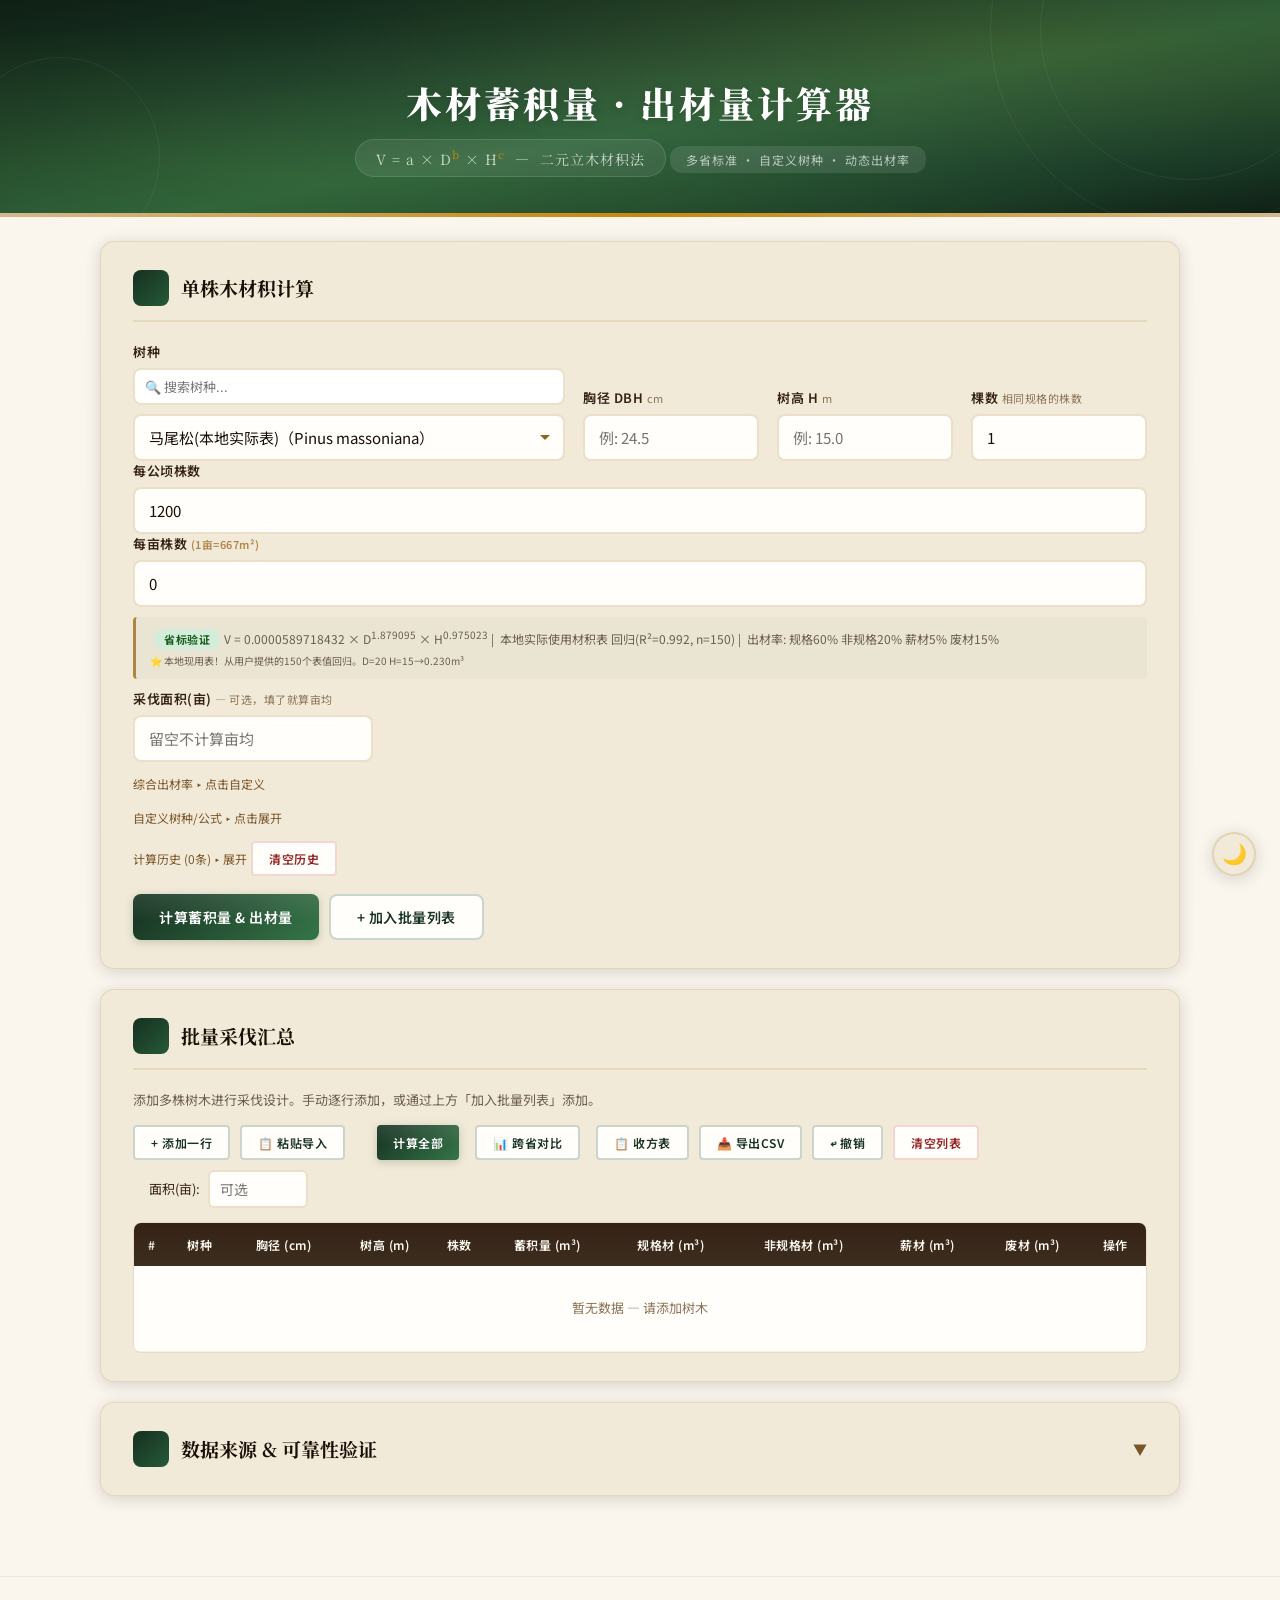
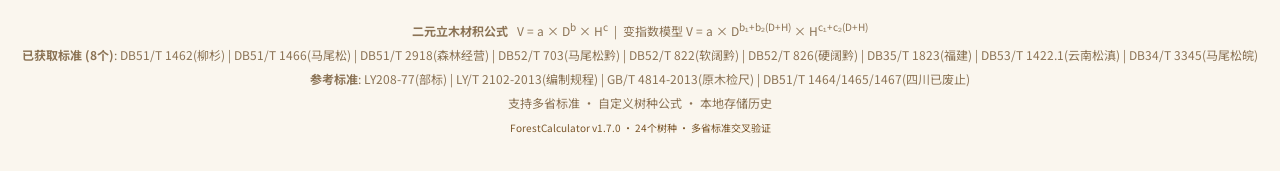
==== commit c84b80fb: "v1.7.0: a11y无障碍、移动端响应式、错误边界、use strict、暗色模式CSS变量收敛" ====
--- a/src/index.html
+++ b/src/index.html
@@ -36,7 +36,7 @@
   <div class="calc-grid cols-4">
     <div class="form-group">
       <label>树种</label>
-      <input type="text" id="speciesSearch" placeholder="🔍 搜索树种..." style="margin-bottom:4px;padding:7px 10px;border:2px solid rgba(196,165,110,0.35);border-radius:var(--radius);font-size:13px;font-family:inherit;width:100%;">
+      <input type="text" id="speciesSearch" placeholder="🔍 搜索树种..." aria-label="搜索树种" style="margin-bottom:4px;padding:7px 10px;border:2px solid rgba(196,165,110,0.35);border-radius:var(--radius);font-size:13px;font-family:inherit;width:100%;">
       <select id="speciesSelect" onchange="ForestCalc.onSpeciesChange()"></select>
     </div>
     <div class="form-group">
@@ -49,7 +49,7 @@
     </div>
     <div class="form-group">
       <label>棵数 <span class="hint">相同规格的株数</span></label>
-      <input type="number" id="countInput" placeholder="1" value="1" step="1" min="1" max="99999">
+      <input type="number" id="countInput" placeholder="1" value="1" step="1" min="1" max="99999" aria-label="棵数">
     </div>
   </div>
 
@@ -72,7 +72,7 @@
   <div class="area-row">
     <div class="form-group area-group">
       <label>采伐面积(亩) <span class="hint">— 可选，填了就算亩均</span></label>
-      <input type="number" id="areaInput" placeholder="留空不计算亩均" step="0.1" min="0.1" max="99999">
+      <input type="number" id="areaInput" placeholder="留空不计算亩均" step="0.1" min="0.1" max="99999" aria-label="采伐面积(亩)">
     </div>
   </div>
 
@@ -90,10 +90,10 @@
     <span class="yield-toggle" onclick="ForestCalc.toggleCustom()">自定义树种/公式 ▸ 点击展开</span>
     <div class="yield-fields" id="customFields" style="display:none;">
       <div class="yield-inputs">
-        <label>树种名称 <input type="text" id="cName" placeholder="如：自定柳杉" style="width:140px;"></label>
-        <label>a <input type="number" id="cA" placeholder="a" step="0.000000000001" style="width:130px;"></label>
-        <label>b <input type="number" id="cB" placeholder="b" step="0.000001"></label>
-        <label>c <input type="number" id="cC" placeholder="c" step="0.000001"></label>
+        <label>树种名称 <input type="text" id="cName" placeholder="如：自定柳杉" aria-label="自定义树种名称" style="width:140px;"></label>
+        <label>a <input type="number" id="cA" placeholder="a" step="0.000000000001" aria-label="公式系数a" style="width:130px;"></label>
+        <label>b <input type="number" id="cB" placeholder="b" step="0.000001" aria-label="公式系数b"></label>
+        <label>c <input type="number" id="cC" placeholder="c" step="0.000001" aria-label="公式系数c"></label>
         <button class="btn btn-sm btn-outline" onclick="ForestCalc.saveCustom()" style="align-self:flex-end;">保存此公式</button>
       </div>
       <span style="font-size:11px;color:#8b7355;">公式 V = a × D<sup>b</sup> × H<sup>c</sup>。填 a,b,c 后优先使用。可保存到浏览器，下次使用。</span>
@@ -212,7 +212,7 @@
   <strong>已获取标准 (8个)</strong>: DB51/T 1462(柳杉) | DB51/T 1466(马尾松) | DB51/T 2918(森林经营) | DB52/T 703(马尾松黔) | DB52/T 822(软阔黔) | DB52/T 826(硬阔黔) | DB35/T 1823(福建) | DB53/T 1422.1(云南松滇) | DB34/T 3345(马尾松皖)<br>
   <strong>参考标准</strong>: LY208-77(部标) | LY/T 2102-2013(编制规程) | GB/T 4814-2013(原木检尺) | DB51/T 1464/1465/1467(四川已废止)<br>
   支持多省标准 · 自定义树种公式 · 本地存储历史
-<br><small style="color:var(--wood-dark);">ForestCalculator v1.6.2 · 24个树种 · 多省标准交叉验证</small>
+<br><small style="color:var(--wood-dark);">ForestCalculator v1.7.0 · 24个树种 · 多省标准交叉验证</small>
 </footer>
 
 <!-- JS 依赖顺序: species-db → storage → calculator → ui → app -->
--- a/src/css/style.css
+++ b/src/css/style.css
@@ -23,7 +23,12 @@
   --shadow-sm: 0 1px 4px rgba(26,15,6,0.12);
   --shadow: 0 3px 16px rgba(26,15,6,0.16);
   --shadow-lg: 0 8px 36px rgba(26,15,6,0.2);
-}
+  --primary: var(--pine);
+  --hero-vol-dark: rgba(80,140,100,0.12);
+  --hero-area-dark: rgba(220,150,80,0.12);
+}
+
+:focus-visible { outline: 2px solid var(--primary); outline-offset: 2px; }
 
 /* Dark mode variables */
 body.dark {
@@ -71,8 +76,8 @@
 body.dark .badge-high { background: #1a3a1f; color: #4a9a5a; }
 body.dark .badge-medium { background: #3a2e10; color: #d4a02c; }
 body.dark .badge-low { background: #3a1518; color: #e0554b; }
-body.dark .volume-hero { background: linear-gradient(135deg, rgba(80,140,100,0.12), rgba(124,179,66,0.06)); }
-body.dark .area-hero { background: linear-gradient(135deg, rgba(220,150,80,0.12), rgba(230,168,23,0.06)); }
+body.dark .volume-hero { background: linear-gradient(135deg, var(--hero-vol-dark), rgba(124,179,66,0.06)); }
+body.dark .area-hero { background: linear-gradient(135deg, var(--hero-area-dark), rgba(230,168,23,0.06)); }
 body.dark thead th { background: linear-gradient(180deg, var(--bark), #1a1a1a); }
 body.dark .species-bar { color: #b0a090; }
 body.dark .yield-item .yield-label { color: #b0a090; }
@@ -550,9 +555,11 @@
 }
 
 /* Responsive */
-@media (max-width: 640px) {
+@media (max-width: 600px) {
+  body { font-size: 14px; }
   .card { padding: 18px 16px; }
-  .hero h1 { font-size: 26px; }
+  .hero h1 { font-size: 24px; }
+  .card-header h2 { font-size: 18px; }
   .volume-hero .volume-number { font-size: 36px; }
 }
 
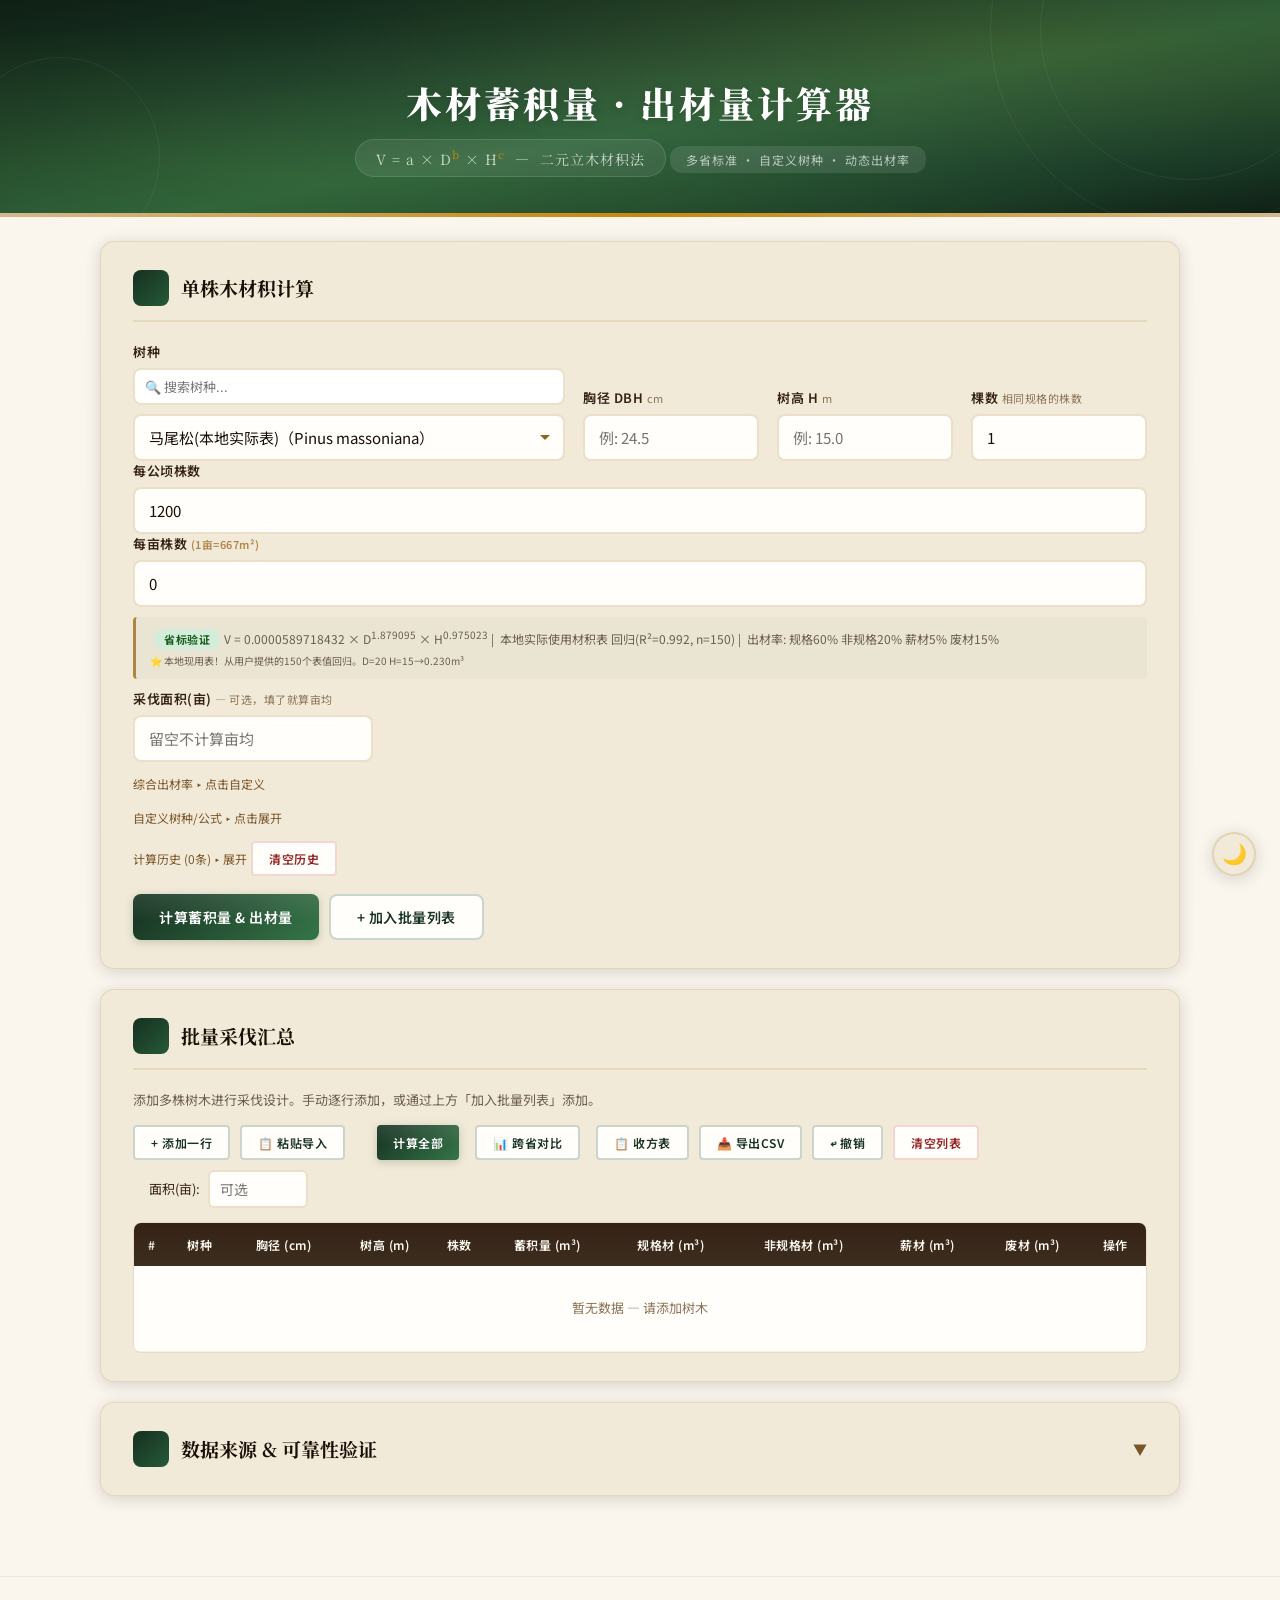
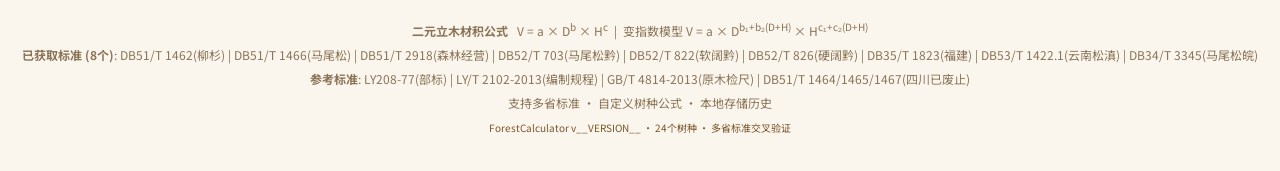
==== commit 22242ca2: "v1.7.2: 代码质量与文档更新 - calculator.js: calcSingle() 中 getYieldRates() DOM 依赖解耦，改为传参调用 calcYieldRates() -" ====
--- a/src/index.html
+++ b/src/index.html
@@ -158,6 +158,8 @@
       <label style="font-size:13px;color:var(--bark);white-space:nowrap;margin-left:8px;">步长:</label>
       <input type="number" id="stepYield" value="2" min="1" max="10" step="1" style="width:48px;padding:5px 6px;border:2px solid rgba(196,165,110,0.35);border-radius:4px;font-size:13px;text-align:center;">
       <span style="font-size:13px;color:var(--bark);">cm</span>
+      <label style="font-size:13px;color:var(--bark);white-space:nowrap;margin-left:8px;">H/D比:</label>
+      <input type="number" id="hRatioYield" value="0.75" min="0.5" max="1.2" step="0.01" style="width:58px;padding:5px 6px;border:2px solid rgba(196,165,110,0.35);border-radius:4px;font-size:13px;text-align:center;">
       <button class="btn btn-primary btn-sm" onclick="ForestCalc.showYieldTable()" style="margin-left:8px;">生成收方表</button>
     </div>
   </div>
@@ -212,7 +214,7 @@
   <strong>已获取标准 (8个)</strong>: DB51/T 1462(柳杉) | DB51/T 1466(马尾松) | DB51/T 2918(森林经营) | DB52/T 703(马尾松黔) | DB52/T 822(软阔黔) | DB52/T 826(硬阔黔) | DB35/T 1823(福建) | DB53/T 1422.1(云南松滇) | DB34/T 3345(马尾松皖)<br>
   <strong>参考标准</strong>: LY208-77(部标) | LY/T 2102-2013(编制规程) | GB/T 4814-2013(原木检尺) | DB51/T 1464/1465/1467(四川已废止)<br>
   支持多省标准 · 自定义树种公式 · 本地存储历史
-<br><small style="color:var(--wood-dark);">ForestCalculator v1.7.0 · 24个树种 · 多省标准交叉验证</small>
+<br><small style="color:var(--wood-dark);">ForestCalculator v__VERSION__ · 24个树种 · 多省标准交叉验证</small>
 </footer>
 
 <!-- JS 依赖顺序: species-db → storage → calculator → ui → app -->
--- a/src/css/style.css
+++ b/src/css/style.css
@@ -261,7 +261,7 @@
   align-items: end;
 }
 .calc-grid.cols-4 { grid-template-columns: 1fr 1fr 1fr 1fr; }
-@media (max-width: 900px) { .calc-grid.cols-4 { grid-template-columns: 1fr 1fr; } }
+@media (max-width: 768px) { .calc-grid.cols-4 { grid-template-columns: 1fr 1fr; } }
 @media (max-width: 700px) { .calc-grid { grid-template-columns: 1fr 1fr; } }
 @media (max-width: 450px) { .calc-grid, .calc-grid.cols-4 { grid-template-columns: 1fr; } }
 
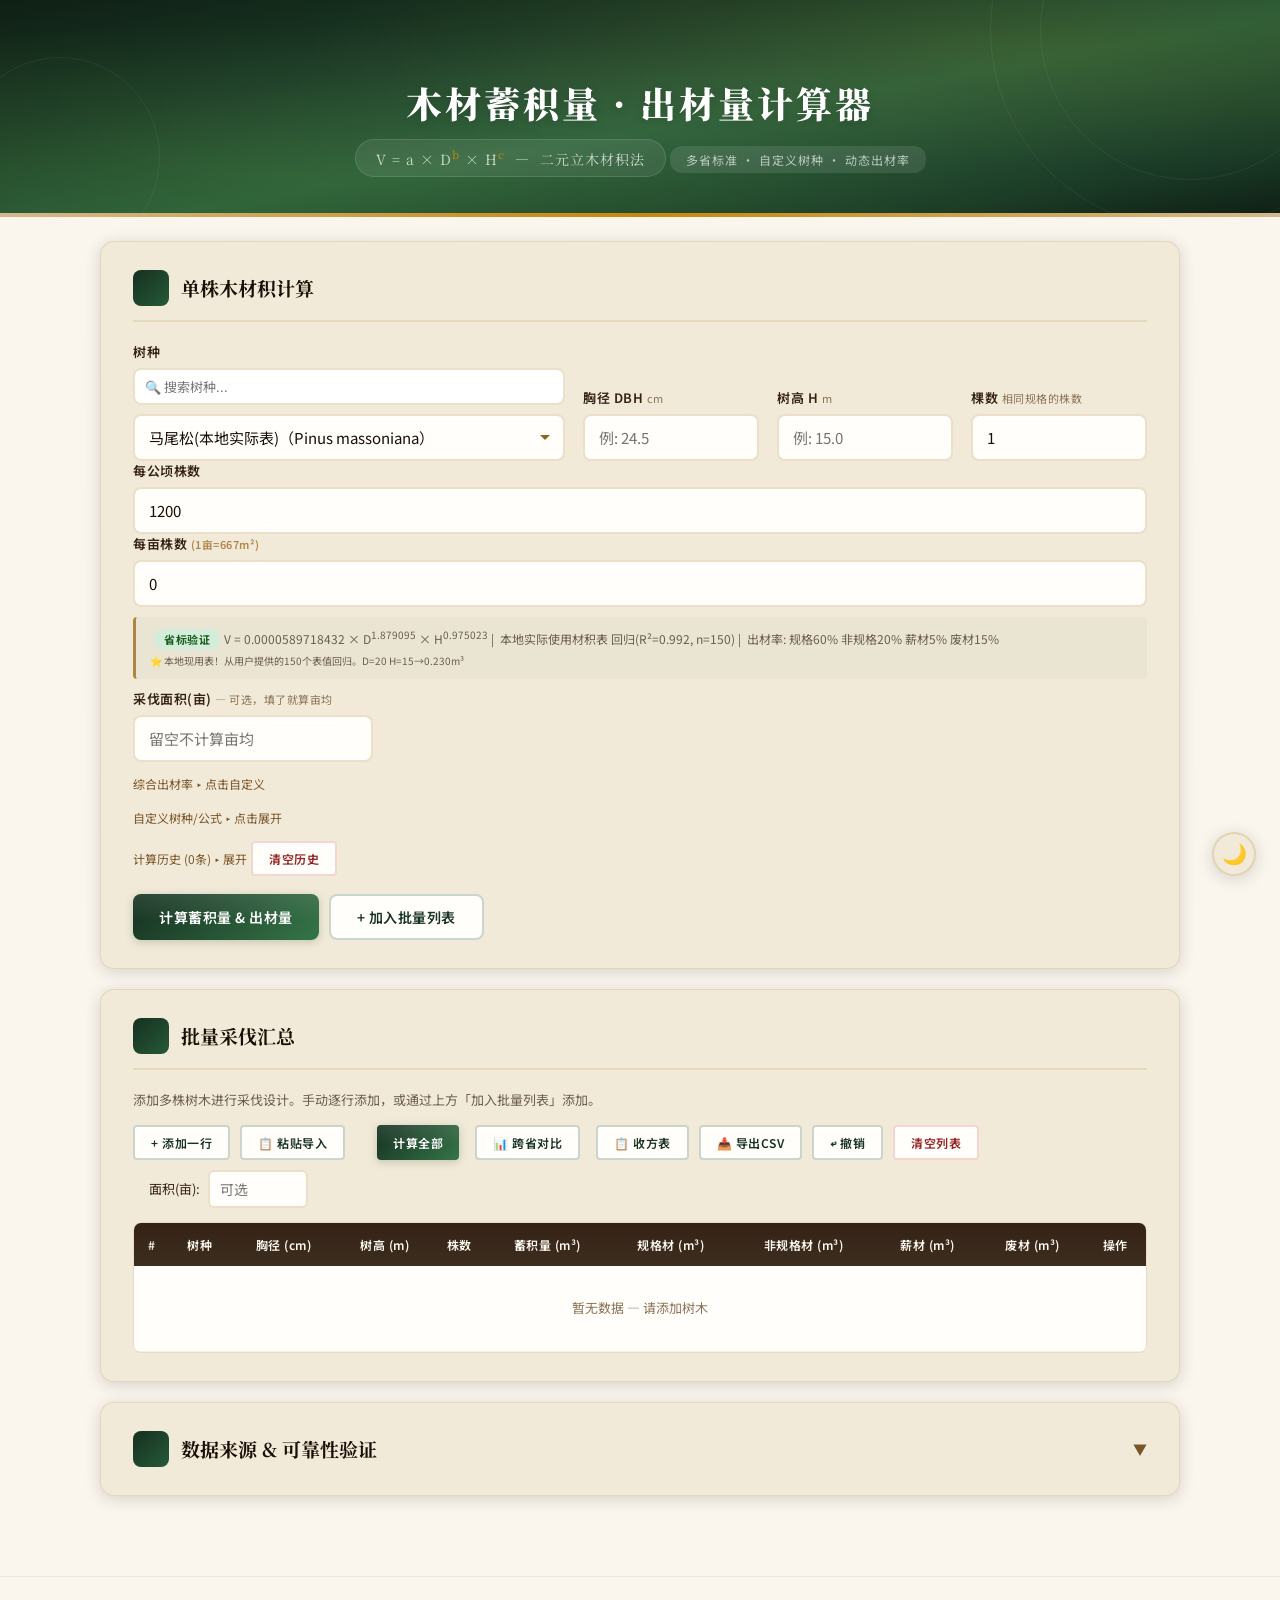
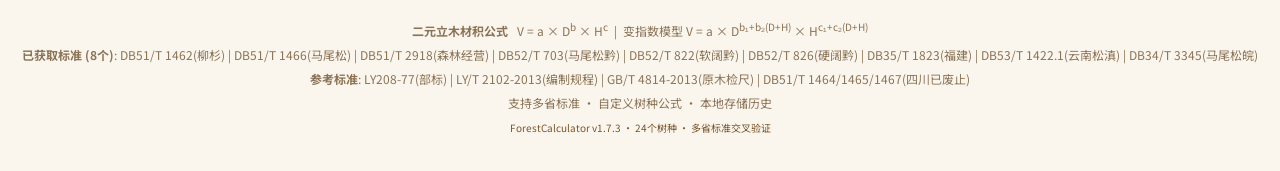
==== commit 498ce746: "v1.7.3: 架构审计与缺陷修复 - 修复 calcBatch 自定义出材率逻辑与 calcSingle 不一致 - 修复 showCompare 硬编码树种 ID 列表改为动态分组 - 修复 da" ====
--- a/src/index.html
+++ b/src/index.html
@@ -214,7 +214,7 @@
   <strong>已获取标准 (8个)</strong>: DB51/T 1462(柳杉) | DB51/T 1466(马尾松) | DB51/T 2918(森林经营) | DB52/T 703(马尾松黔) | DB52/T 822(软阔黔) | DB52/T 826(硬阔黔) | DB35/T 1823(福建) | DB53/T 1422.1(云南松滇) | DB34/T 3345(马尾松皖)<br>
   <strong>参考标准</strong>: LY208-77(部标) | LY/T 2102-2013(编制规程) | GB/T 4814-2013(原木检尺) | DB51/T 1464/1465/1467(四川已废止)<br>
   支持多省标准 · 自定义树种公式 · 本地存储历史
-<br><small style="color:var(--wood-dark);">ForestCalculator v__VERSION__ · 24个树种 · 多省标准交叉验证</small>
+<br><small style="color:var(--wood-dark);">ForestCalculator v1.7.3 · 24个树种 · 多省标准交叉验证</small>
 </footer>
 
 <!-- JS 依赖顺序: species-db → storage → calculator → ui → app -->
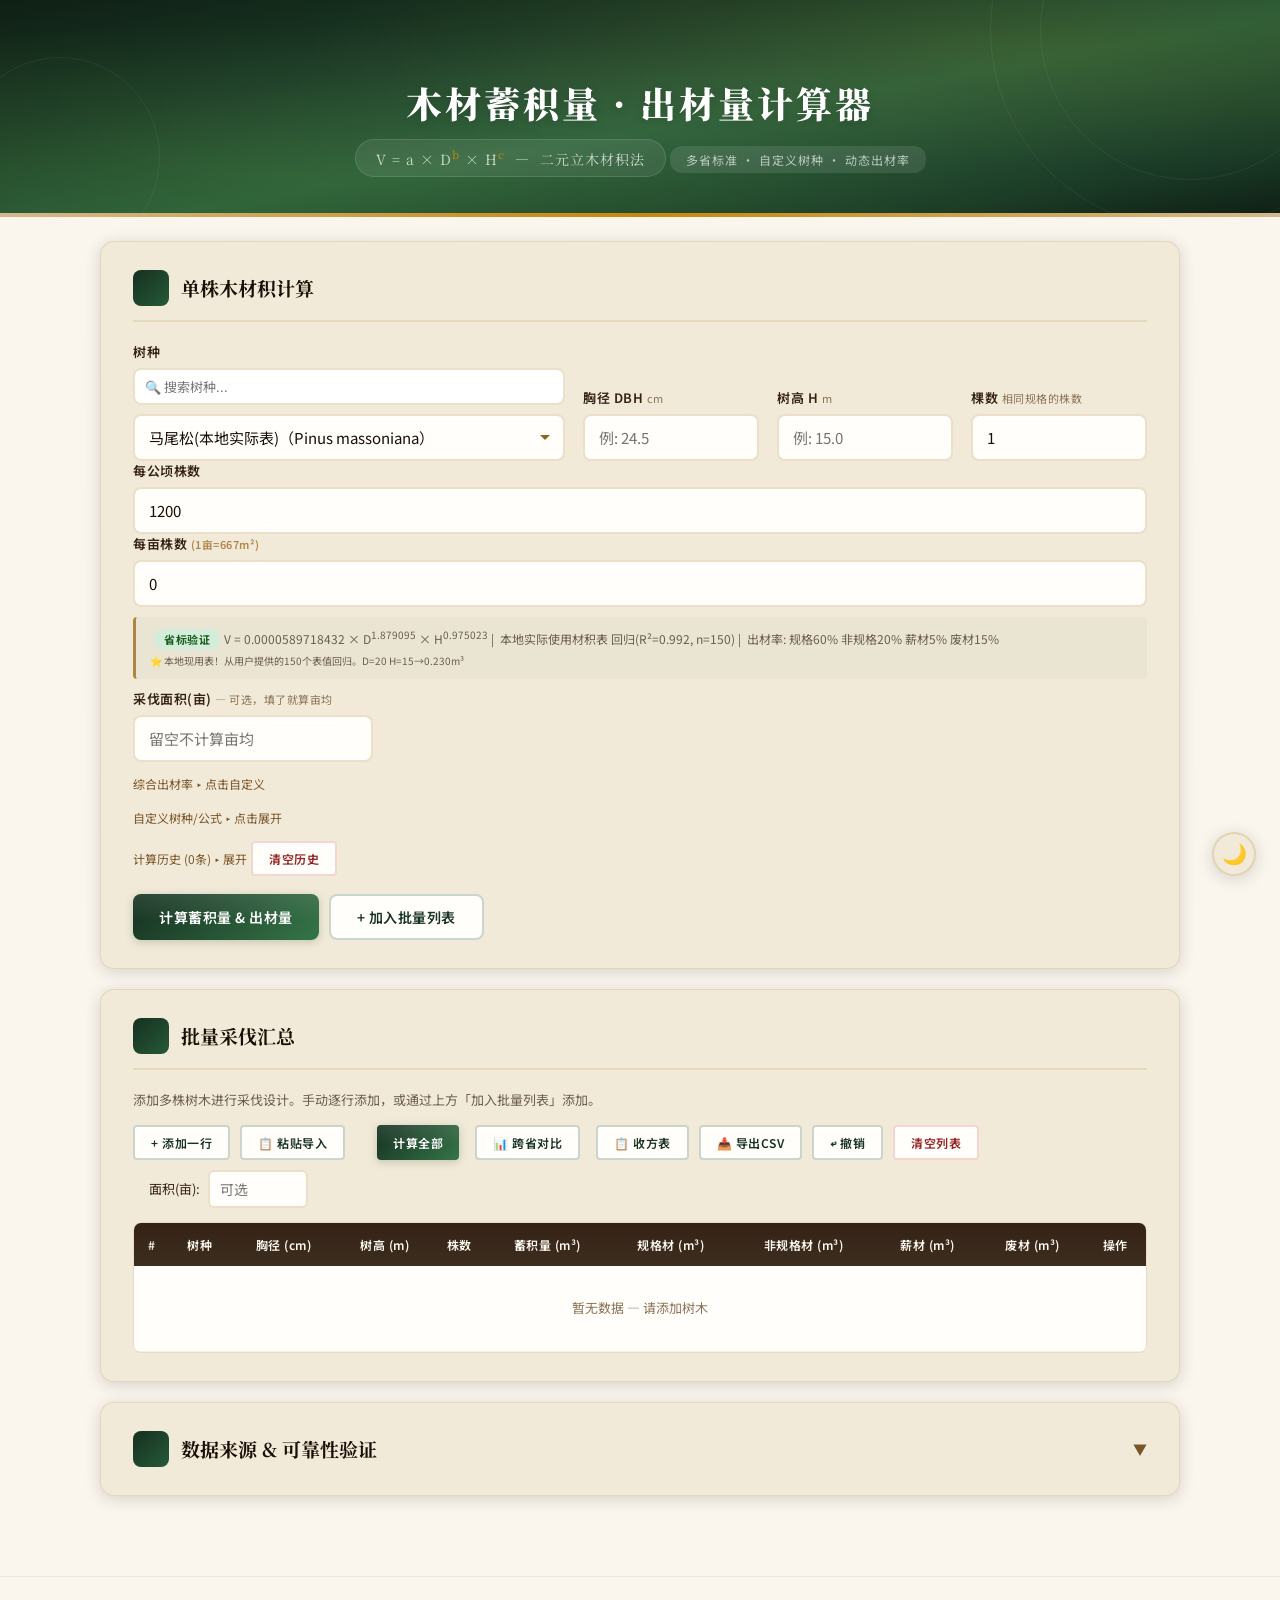
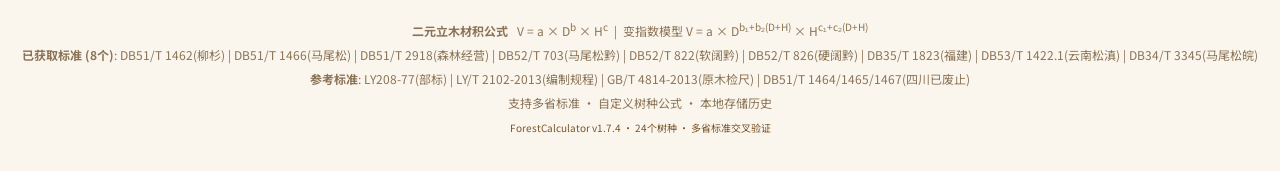
==== commit fcabb711: "v1.7.4: 性能优化专项 — renderBatch() 增量更新 - 重写 renderBatch()：实现行元素缓存池 + 增量更新 - 变更检测：dataset 缓存行索引/树种/胸径/树高" ====
--- a/src/index.html
+++ b/src/index.html
@@ -214,7 +214,7 @@
   <strong>已获取标准 (8个)</strong>: DB51/T 1462(柳杉) | DB51/T 1466(马尾松) | DB51/T 2918(森林经营) | DB52/T 703(马尾松黔) | DB52/T 822(软阔黔) | DB52/T 826(硬阔黔) | DB35/T 1823(福建) | DB53/T 1422.1(云南松滇) | DB34/T 3345(马尾松皖)<br>
   <strong>参考标准</strong>: LY208-77(部标) | LY/T 2102-2013(编制规程) | GB/T 4814-2013(原木检尺) | DB51/T 1464/1465/1467(四川已废止)<br>
   支持多省标准 · 自定义树种公式 · 本地存储历史
-<br><small style="color:var(--wood-dark);">ForestCalculator v1.7.3 · 24个树种 · 多省标准交叉验证</small>
+<br><small style="color:var(--wood-dark);">ForestCalculator v1.7.4 · 24个树种 · 多省标准交叉验证</small>
 </footer>
 
 <!-- JS 依赖顺序: species-db → storage → calculator → ui → app -->
--- a/src/css/style.css
+++ b/src/css/style.css
@@ -447,7 +447,14 @@
 .yield-item.economic .yield-val { color: var(--pine); font-size: 26px; }
 
 /* Table */
-.table-wrap { overflow-x: auto; border-radius: var(--radius); border: 1px solid rgba(196,165,110,0.2); }
+.table-wrap {
+  overflow-x: auto;
+  border-radius: var(--radius);
+  border: 1px solid rgba(196,165,110,0.2);
+  /* 性能优化：固定高度 + 垂直滚动，避免大表格撑开页面 */
+  max-height: 70vh;
+  overflow-y: auto;
+}
 table { width: 100%; border-collapse: collapse; font-size: 13px; }
 thead th {
   background: linear-gradient(180deg, var(--bark), #3d2e20);
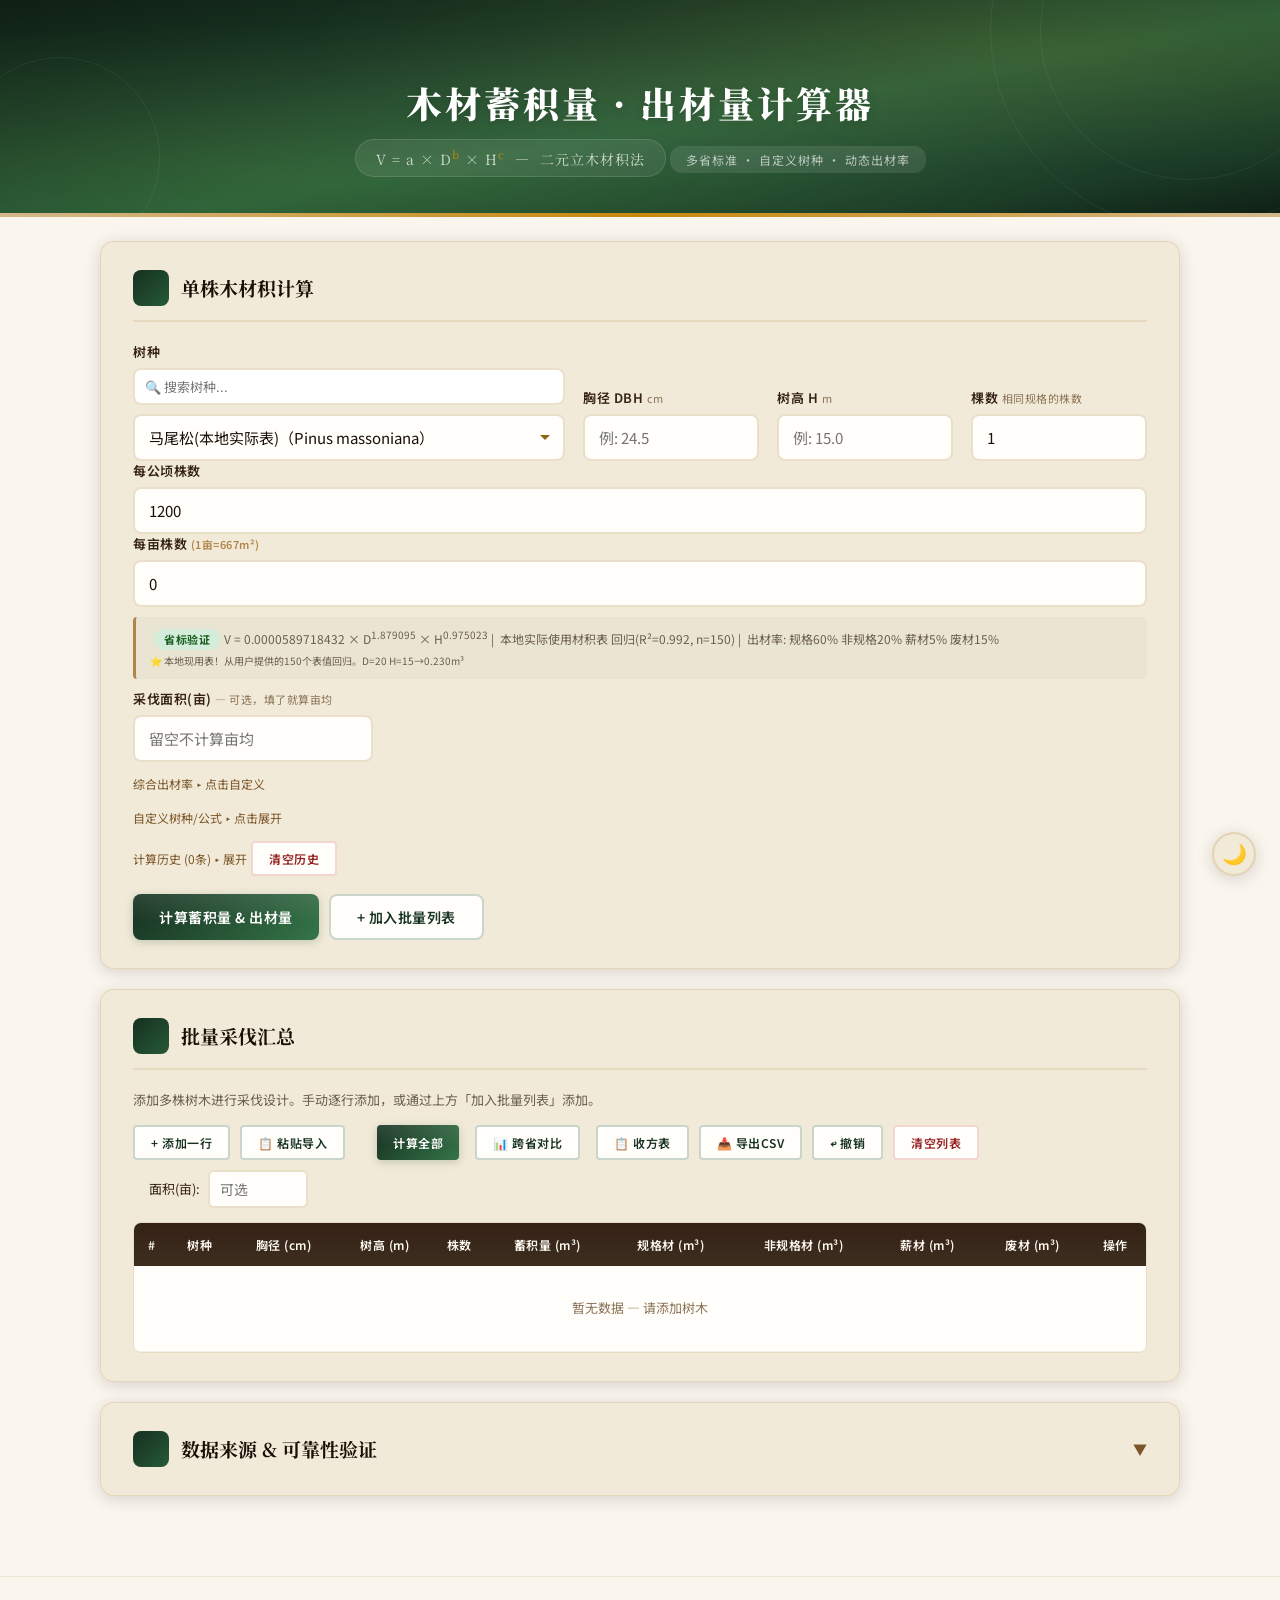
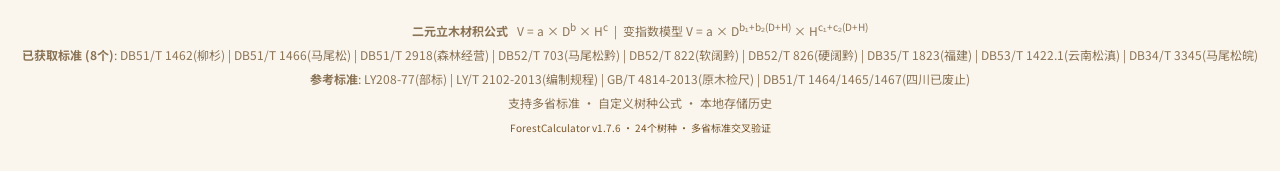
==== commit bf8bb754: "v1.7.6: 虚拟滚动实现 + 性能监控集成 - ui.js: 虚拟滚动重构 (_renderVirtualBatch/_bindVirtualScroll) - ui.js: 性能监控集成 (_l" ====
--- a/src/index.html
+++ b/src/index.html
@@ -214,7 +214,7 @@
   <strong>已获取标准 (8个)</strong>: DB51/T 1462(柳杉) | DB51/T 1466(马尾松) | DB51/T 2918(森林经营) | DB52/T 703(马尾松黔) | DB52/T 822(软阔黔) | DB52/T 826(硬阔黔) | DB35/T 1823(福建) | DB53/T 1422.1(云南松滇) | DB34/T 3345(马尾松皖)<br>
   <strong>参考标准</strong>: LY208-77(部标) | LY/T 2102-2013(编制规程) | GB/T 4814-2013(原木检尺) | DB51/T 1464/1465/1467(四川已废止)<br>
   支持多省标准 · 自定义树种公式 · 本地存储历史
-<br><small style="color:var(--wood-dark);">ForestCalculator v1.7.4 · 24个树种 · 多省标准交叉验证</small>
+<br><small style="color:var(--wood-dark);">ForestCalculator v1.7.6 · 24个树种 · 多省标准交叉验证</small>
 </footer>
 
 <!-- JS 依赖顺序: species-db → storage → calculator → ui → app -->
--- a/src/css/style.css
+++ b/src/css/style.css
@@ -454,6 +454,7 @@
   /* 性能优化：固定高度 + 垂直滚动，避免大表格撑开页面 */
   max-height: 70vh;
   overflow-y: auto;
+  position: relative; /* v1.7.6: 为虚拟滚动定位提供基准 */
 }
 table { width: 100%; border-collapse: collapse; font-size: 13px; }
 thead th {
@@ -469,6 +470,11 @@
   text-align: center;
   border-bottom: 1px solid rgba(196,165,110,0.15);
   background: #fffefb;
+  height: 52px;           /* v1.7.5 固定行高，与虚拟滚动 ROW_HEIGHT 保持一致 */
+  box-sizing: border-box;
+}
+tbody tr {
+  height: 52px;          /* 确保 tr 也使用相同行高 */
 }
 tbody tr:hover td { background: #fcf8f0; }
 tbody input, tbody select {
